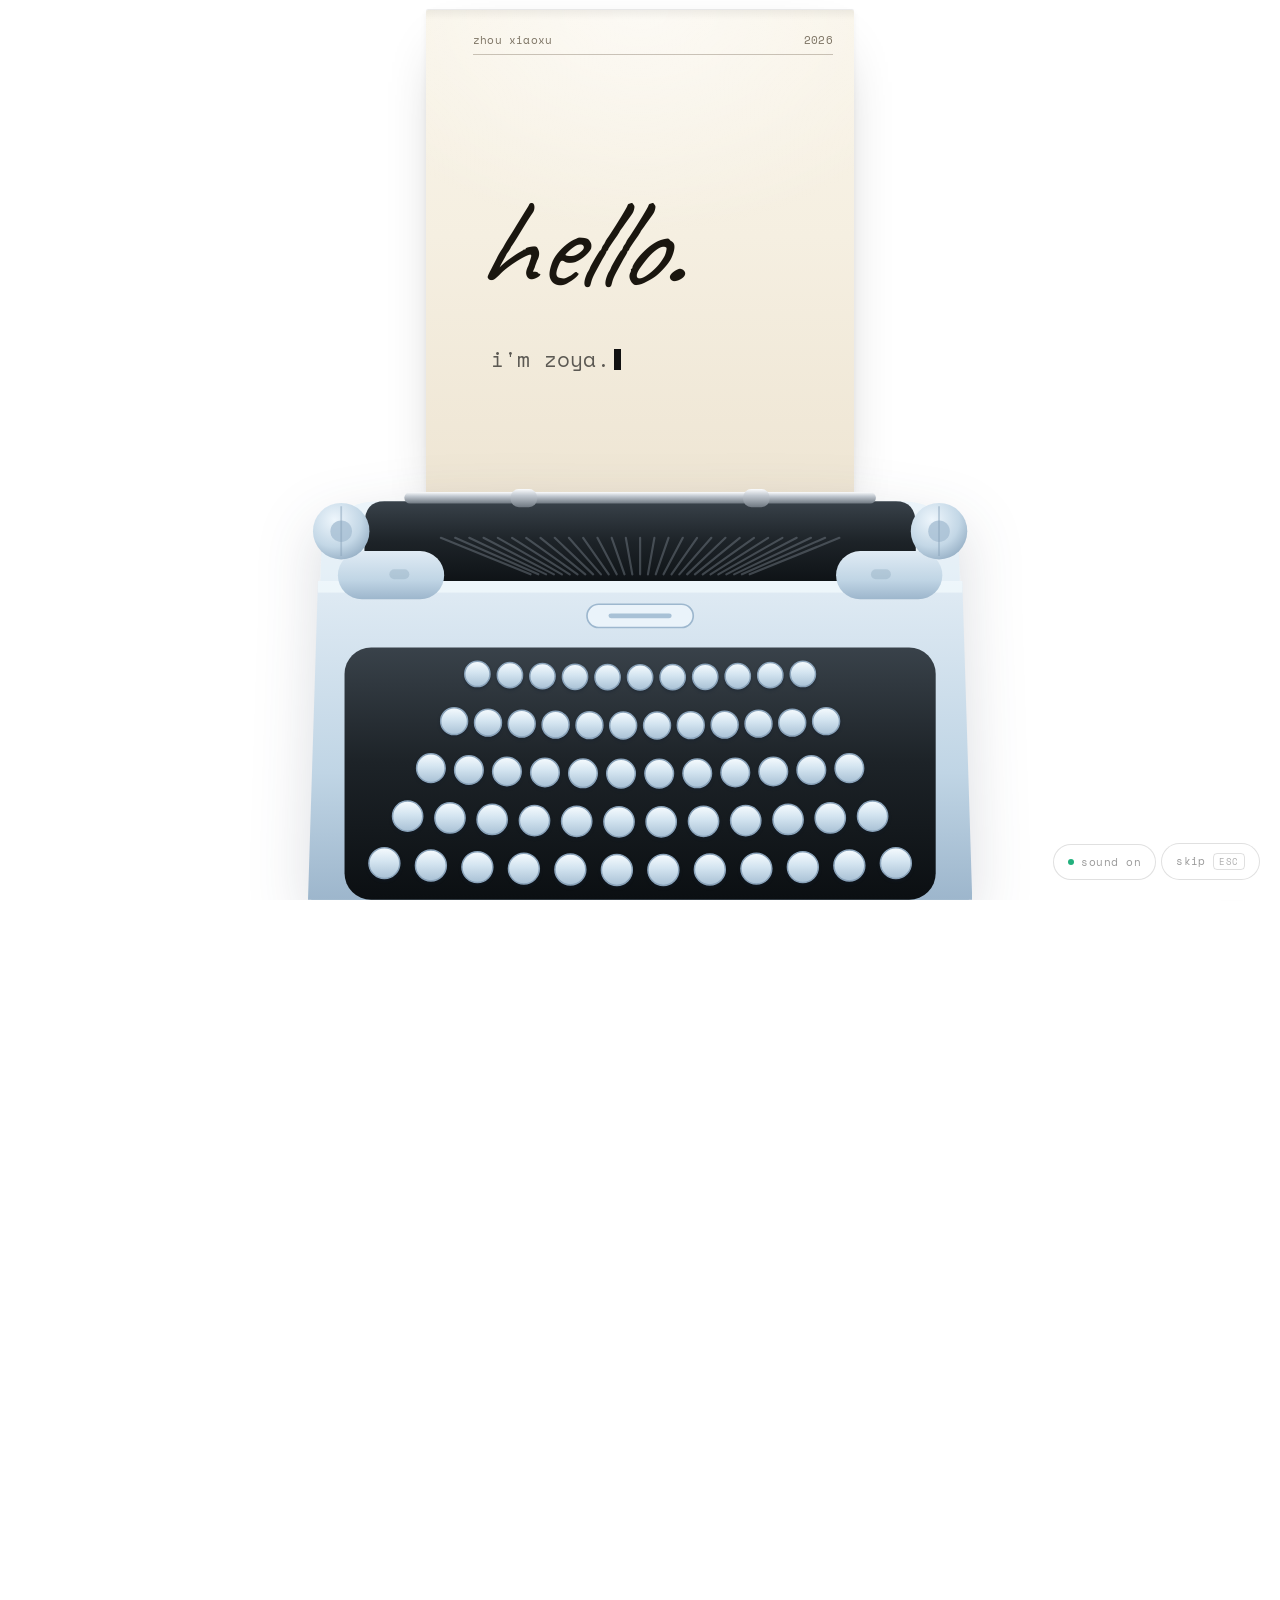
==== index.html @ 133eca0c "首页三块按显露比例吸附 - 首屏 / 作品台 / 关于：滚动停下后，露过一半的那块补到整块对齐 - 关于区约两屏高：往下进入时吸齐开头，读进中段放行；往上离开不深拽 - 补间途中滚轮 / 触摸 / 翻" ====
<!DOCTYPE html>
<html lang="zh-CN">
<head>
<meta charset="UTF-8" />
<meta name="viewport" content="width=device-width, initial-scale=1.0" />
<title>周晓旭 Zhou Xiaoxu | UI/UX 设计师 · 机器人交互与车机 HMI</title>
<meta name="description" content="周晓旭，UI/UX 设计师。5 年经验，专注机器人与智能座舱的交互设计。2023 红点设计奖得主，现于魔法原子负责机器人 App 与设计系统。" />

<meta property="og:type" content="website" />
<meta property="og:title" content="周晓旭 Zhou Xiaoxu | UI/UX 设计师" />
<meta property="og:description" content="从车机 HMI 到人形机器人，把复杂的机器能力翻译成一眼就懂的界面。" />
<meta property="og:image" content="https://zhou-xxdesign.github.io/assets/images/og-cover.jpg" />
<meta property="og:url" content="https://zhou-xxdesign.github.io/" />
<meta property="og:image:width" content="1200" />
<meta property="og:image:height" content="630" />
<meta name="theme-color" content="#ffffff" />

<link rel="icon" href="data:image/svg+xml,%3Csvg xmlns='http://www.w3.org/2000/svg' viewBox='0 0 64 64'%3E%3Crect width='64' height='64'/%3E%3Ctext x='32' y='47' text-anchor='middle' font-family='Georgia,serif' font-size='42' fill='%23fff'%3EZ%3C/text%3E%3C/svg%3E" />

<link rel="preconnect" href="https://fonts.googleapis.com" />
<link rel="preconnect" href="https://fonts.gstatic.com" crossorigin />
<link href="https://fonts.googleapis.com/css2?family=Caveat:wght@400;700&family=Inter:wght@300;400;500;600&family=Space+Mono:ital,wght@0,400;0,700;1,400;1,700&display=swap" rel="stylesheet" />
<link rel="stylesheet" href="/styles.css?v=10" />
<link rel="stylesheet" href="/vinyl/vinyl.css?v=3" />
<link rel="stylesheet" href="/vinyl/stage.css?v=14" />
<link rel="stylesheet" href="/intro.css?v=20" />
<script>
/* 开场只在每个标签页第一次进入时播一次；尊重系统「减弱动效」。
   ?intro=1 强制播放，?intro=0 跳过，?introAt=3400 定格调试。 */
(function () {
  var h = document.documentElement;
  var q = new URLSearchParams(location.search);
  var force = q.get("intro");
  var seen = false;
  try { seen = sessionStorage.getItem("intro") === "1"; } catch (e) {}
  var reduce = window.matchMedia("(prefers-reduced-motion: reduce)").matches;
  var run = !seen && !reduce && !location.hash;
  if (force === "1") run = true;
  if (force === "0") run = false;
  if (q.get("introAt") !== null) run = true;
  if (!run) return;
  h.classList.add("is-intro");
  /* 兜底：intro.js 万一没跑起来，11s 后也要把首屏放出来 */
  setTimeout(function () {
    if (!h.classList.contains("is-intro")) return;
    h.classList.remove("is-intro");
    var ov = document.querySelector("[data-intro]");
    if (ov) ov.hidden = true;
  }, 11000);
})();
</script>
<script>document.documentElement.classList.add("js");</script>
</head>

<body>
<a class="skip" href="#projects">跳到作品</a>

<!-- ===================== 顶部：浏览器窗口外框 ===================== -->
<div class="chrome">
  <div class="chrome__lights" aria-hidden="true">
    <span></span><span></span><span></span>
  </div>
  <div class="chrome__tab">Portfolio — 2026</div>
  <div class="chrome__url"><span>zhou-xxdesign.github.io</span></div>
  <div class="chrome__spacer" aria-hidden="true"></div>
</div>

<main>
  <!-- ===================== Hero ===================== -->
  <section class="hero">
    <nav class="hero__nav" aria-label="主导航">
      <a href="#contact">contact</a>
      <a href="#projects">projects</a>
      <a href="#about">about</a>
    </nav>

    <h1 class="hero__mark">
      <svg class="hero__face" viewBox="0 0 1200 1200" aria-hidden="true" focusable="false">
        <defs>
          <path id="face-pose-l0" d="M498 545L498 562L497 579L496 595L496 614L497 633L497 654L500 679L503 708L506 743L510 786L510 834L500 878L480 913L453 944L421 966L385 982L347 991L308 995L269 991L232 980L198 959L168 930L144 897L126 860L113 824L104 789L99 755L97 723L94 695L94 669L93 646L92 624L92 603L92 583L93 564L92 545L93 526L94 507L94 488L96 468L96 446L99 424L100 400L103 373L108 344L114 314L122 280L134 244L150 206L171 167L198 134L231 108L269 91L308 83L349 81L389 88L427 101L462 124L492 152L513 190L525 236L526 286L522 332L515 372L511 403L506 431L504 454L502 475L500 494L499 512L498 529Z" />
          <path id="face-pose-r0" d="M524 545L524 564L525 583L525 603L524 624L524 646L523 669L521 694L521 724L518 755L511 787L504 825L491 862L472 897L449 930L419 959L385 979L347 991L308 995L269 991L231 982L195 966L163 944L137 913L117 876L106 834L106 786L109 745L114 708L117 679L120 654L120 633L120 614L121 595L121 578L119 562L120 545L119 529L117 512L117 494L115 475L113 454L109 430L107 404L102 372L95 332L91 286L92 236L103 190L125 152L155 124L190 103L228 88L268 81L308 83L348 91L385 108L418 136L446 167L467 204L482 244L494 280L502 314L509 344L514 373L516 400L518 424L520 446L521 468L523 488L523 507L524 526Z" />
          <path id="face-pose-l1" d="M1078 545L1077 562L1077 579L1075 595L1076 614L1076 633L1078 655L1078 678L1082 708L1087 745L1090 786L1090 834L1080 878L1060 915L1033 944L1001 966L965 982L927 991L888 995L849 991L811 978L777 959L748 930L724 897L705 862L693 824L685 787L679 754L676 723L675 694L673 669L672 646L672 624L672 603L671 583L671 564L672 545L673 526L673 507L673 488L674 467L676 446L677 423L680 399L683 373L687 344L694 314L702 280L714 244L729 204L750 167L778 134L811 108L848 91L888 83L928 81L968 88L1006 103L1041 124L1071 152L1093 190L1105 236L1105 286L1101 332L1096 370L1091 403L1087 430L1084 454L1081 475L1079 494L1079 511L1077 529Z" />
          <path id="face-pose-r1" d="M1104 545L1103 564L1103 583L1104 603L1104 624L1104 646L1103 669L1102 695L1099 723L1097 754L1092 789L1083 824L1070 860L1052 897L1028 930L999 959L964 978L927 991L888 995L849 991L811 982L775 966L743 944L716 913L696 878L686 834L686 786L690 743L693 708L696 679L699 654L699 633L700 614L699 596L699 579L699 562L698 545L697 528L697 511L695 493L694 475L692 454L689 430L685 403L680 370L676 333L671 286L671 236L683 190L705 154L735 124L769 101L807 88L847 81L888 83L928 91L965 108L998 134L1025 167L1047 204L1062 244L1074 280L1082 314L1089 344L1093 373L1096 399L1099 423L1100 446L1102 467L1102 488L1103 507L1103 526Z" />
          <clipPath id="face-eye-0"><path data-clip="0" d="M511 545L511 563L511 581L510 599L510 619L510 640L510 662L510 686L512 716L512 749L510 786L507 830L496 870L476 905L451 937L420 962L385 980L347 991L308 995L269 991L232 981L196 962L166 937L140 905L122 868L110 829L105 788L104 750L106 716L106 687L107 662L106 640L106 619L106 599L106 580L106 563L106 545L106 528L106 510L106 491L106 472L104 450L104 427L104 402L102 372L102 338L102 300L107 258L118 217L138 179L163 146L194 118L230 98L268 86L308 83L348 86L387 98L422 118L454 146L480 178L498 217L510 258L514 300L516 338L514 372L514 402L512 428L512 450L512 472L512 491L511 510L511 528Z" /></clipPath>
          <clipPath id="face-eye-1"><path data-clip="1" d="M1091 545L1090 563L1090 581L1090 599L1090 619L1090 640L1090 662L1090 686L1090 716L1092 750L1091 788L1086 829L1075 869L1056 906L1030 937L1000 962L964 980L927 991L888 995L849 991L811 980L776 962L746 937L720 905L700 870L690 829L686 786L684 748L684 716L686 686L686 662L686 640L686 619L686 600L685 581L685 563L685 545L685 527L685 509L684 490L684 471L684 450L683 426L682 401L682 372L682 338L682 300L686 258L698 217L717 179L742 146L774 118L809 98L848 86L888 83L928 86L966 98L1002 118L1033 146L1059 178L1078 217L1090 258L1094 300L1095 338L1094 372L1094 401L1093 426L1092 450L1092 471L1090 491L1091 509L1090 528Z" /></clipPath>
        </defs>

        <g class="face__eye" data-eye="0" data-cx="308" data-cy="545">
          <g clip-path="url(#face-eye-0)">
            <rect class="face__pupil" data-pupil="0" x="202" y="293" width="208" height="512" rx="86" />
          </g>
          <path class="face__ring" data-ring="0" d="M511 545L511 563L511 581L510 599L510 619L510 640L510 662L510 686L512 716L512 749L510 786L507 830L496 870L476 905L451 937L420 962L385 980L347 991L308 995L269 991L232 981L196 962L166 937L140 905L122 868L110 829L105 788L104 750L106 716L106 687L107 662L106 640L106 619L106 599L106 580L106 563L106 545L106 528L106 510L106 491L106 472L104 450L104 427L104 402L102 372L102 338L102 300L107 258L118 217L138 179L163 146L194 118L230 98L268 86L308 83L348 86L387 98L422 118L454 146L480 178L498 217L510 258L514 300L516 338L514 372L514 402L512 428L512 450L512 472L512 491L511 510L511 528ZM481 530L481 515L483 499L483 482L485 463L486 442L489 419L491 392L494 359L495 323L492 283L482 243L467 205L444 174L415 147L382 128L346 116L308 113L271 116L235 128L202 147L173 174L150 206L134 243L124 283L122 323L123 359L125 392L128 419L130 442L132 463L134 482L134 499L135 515L136 530L136 545L136 560L136 575L135 591L134 609L134 627L133 646L130 670L128 696L125 729L124 764L127 804L137 842L153 878L176 909L204 934L237 951L272 961L308 965L344 961L380 951L412 934L441 909L463 878L481 844L490 805L491 764L491 728L489 697L486 669L484 647L483 627L482 609L482 591L481 576L481 560L481 545Z" />
        </g>

        <g class="face__eye" data-eye="1" data-cx="888" data-cy="545">
          <g clip-path="url(#face-eye-1)">
            <rect class="face__pupil" data-pupil="1" x="782" y="293" width="208" height="512" rx="86" />
          </g>
          <path class="face__ring" data-ring="1" d="M1091 545L1090 563L1090 581L1090 599L1090 619L1090 640L1090 662L1090 686L1090 716L1092 750L1091 788L1086 829L1075 869L1056 906L1030 937L1000 962L964 980L927 991L888 995L849 991L811 980L776 962L746 937L720 905L700 870L690 829L686 786L684 748L684 716L686 686L686 662L686 640L686 619L686 600L685 581L685 563L685 545L685 527L685 509L684 490L684 471L684 450L683 426L682 401L682 372L682 338L682 300L686 258L698 217L717 179L742 146L774 118L809 98L848 86L888 83L928 86L966 98L1002 118L1033 146L1059 178L1078 217L1090 258L1094 300L1095 338L1094 372L1094 401L1093 426L1092 450L1092 471L1090 491L1091 509L1090 528ZM1060 530L1061 514L1062 499L1063 481L1065 463L1067 442L1069 418L1072 391L1074 359L1074 323L1072 283L1062 243L1046 205L1023 174L994 147L961 128L925 116L888 113L850 116L814 128L781 146L753 174L730 206L714 243L704 283L702 323L703 360L704 391L707 418L709 442L711 463L712 481L713 498L715 514L715 530L715 545L715 560L715 576L714 592L714 609L713 627L712 647L710 669L707 696L706 727L705 764L707 804L715 844L733 878L756 909L784 934L816 950L852 961L888 965L924 961L959 950L992 934L1020 909L1043 879L1060 843L1069 804L1072 764L1071 728L1068 696L1065 669L1065 647L1063 627L1062 609L1061 591L1060 576L1060 560L1061 545Z" />
        </g>

        <circle class="face__dot" cx="596" cy="1060" r="58" />
      </svg>
      <span class="sr-only">周晓旭 — hello.</span>
    </h1>

    <div class="hero__name">
      <p class="hero__name-text">
        zhou xiaoxu<span class="cursor" aria-hidden="true"></span>
      </p>
      <span class="hero__name-tag">[ui/ux · hmi · robotics]</span>
    </div>

    <a class="hero__scroll" href="#projects" aria-label="向下浏览作品">
      <svg width="14" height="14" viewBox="0 0 14 14" fill="none" aria-hidden="true">
        <path d="M7 10L1 4H13L7 10Z" fill="currentColor" />
      </svg>
    </a>
  </section>

  <!-- ===================== 作品 ===================== -->
  <section id="projects" class="works works--stage">
    <div class="works__head">
      <p class="works__title">
        Selected Projects.<span class="cursor" aria-hidden="true"></span>
      </p>
      <p class="works__count">(001 — 006)</p>
    </div>

    <div class="stage-sec">
      <div class="stage" data-stage>
        <!-- 整个舞台就是一个链接：点封套或点伸出来的唱片都进对应项目页 -->
        <a class="stage__scene" data-scene href="/work/magiclab/">
          <!-- 唱片：静置时整张藏在封套后，hover 从上方抽出（露出 62%） -->
          <div class="stage__disc" aria-hidden="true">
            <span class="stage__label"><img alt="" data-label /></span>
            <span class="stage__hole"></span>
          </div>
          <!-- 封套：盖住唱片下半部分 -->
          <div class="stage__sleeve"><img alt="" data-cover /></div>
        </a>
      </div>

      <div class="stage-info">
        <p class="stage-info__idx" data-idx>001 / 006</p>
        <a class="stage-info__title" href="/work/magiclab/" data-title>—</a>
        <p class="stage-info__meta" data-meta>—</p>
      </div>

      <!-- 颜色圆点：一个项目一个，色取封面点缀色，下面带编号 -->
      <div class="dots" data-dots role="tablist" aria-label="切换项目"></div>
    </div>
  </section>

  <!-- ===================== 关于 / 经历 / 联系 ===================== -->
  <footer id="about" class="about">
    <div class="about__top">
      <div class="about__intro">
        <h2 class="about__name">周晓旭·</h2>
        <p class="about__blurb">
          5 年经验的 UI/UX 设计师。<br />
          从车机 HMI 到人形机器人，<br />
          一直在把复杂的机器能力，<br />
          翻译成普通人一眼就懂的界面。
        </p>
      </div>

      <div class="about__portrait">
        <img src="/assets/images/portrait.jpg" alt="周晓旭" width="800" height="1000" loading="lazy" />
      </div>
    </div>

    <!-- 经历与荣誉 -->
    <div class="facts">
      <div class="facts__col">
        <h3 class="facts__label">Experience</h3>
        <ul class="facts__list">
          <li>
            <span class="facts__date">2026.03 — 至今</span>
            <span class="facts__org">魔法原子 magiclab</span>
            <span class="facts__role">UI/UX 设计师</span>
          </li>
          <li>
            <span class="facts__date">2024.10 — 2026.03</span>
            <span class="facts__org">智元机器人 AgiBot</span>
            <span class="facts__role">UI/UX 设计师</span>
          </li>
          <li>
            <span class="facts__date">2022.07 — 2024.10</span>
            <span class="facts__org">集度汽车 JIDU</span>
            <span class="facts__role">HMI 设计师</span>
          </li>
          <li>
            <span class="facts__date">2021.11 — 2022.07</span>
            <span class="facts__org">联想 Lenovo</span>
            <span class="facts__role">UI 设计师 · 实习</span>
          </li>
        </ul>
      </div>

      <div class="facts__col">
        <h3 class="facts__label">Education</h3>
        <ul class="facts__list">
          <li>
            <span class="facts__date">2021.09 — 2022.12</span>
            <span class="facts__org">伯明翰大学 · 英国</span>
            <span class="facts__role">人机交互 Human-Computer Interaction</span>
          </li>
          <li>
            <span class="facts__date">2019.09 — 2020.01</span>
            <span class="facts__org">佩奇大学 · 匈牙利 交换</span>
            <span class="facts__role">建筑设计</span>
          </li>
          <li>
            <span class="facts__date">2017.09 — 2021.06</span>
            <span class="facts__org">湖北工业大学 · 武汉</span>
            <span class="facts__role">环境设计</span>
          </li>
        </ul>
      </div>

      <div class="facts__col">
        <h3 class="facts__label">Awards</h3>
        <ul class="facts__list">
          <li>
            <span class="facts__date">2023</span>
            <span class="facts__org">Red Dot Design Award</span>
            <span class="facts__role">JIDU Digital Cockpit</span>
          </li>
          <li>
            <span class="facts__date">2023.10</span>
            <span class="facts__org">阿里云 × 森马 AIGC 设计大赛</span>
            <span class="facts__role">《宇宙漫游》· 人气奖</span>
          </li>
        </ul>
      </div>
    </div>

    <!-- 联系 -->
    <div class="contact" id="contact">
      <!-- 一次点击：mailto 照常唤起邮件客户端，同时把地址复制到剪贴板 -->
      <a class="contact__mail" href="mailto:zhouxiaoxuzxx@126.com" data-mail="zhouxiaoxuzxx@126.com"
         title="点击打开邮件客户端，并复制地址">
        <span class="contact__mail-l1">zhouxiaoxuzxx</span>
        <span class="contact__mail-l2">@126.com</span>
        <span class="contact__copied" data-copied role="status" aria-live="polite"></span>
      </a>

      <ul class="contact__list">
        <li><span>WeChat</span>ZXX_8861</li>
        <li><span>Based in</span>中国</li>
      </ul>
    </div>

    <div class="colophon">
      <span>Zhou Xiaoxu — Portfolio</span>
      <span>© <span id="year">2026</span> 周晓旭</span>
      <span>Designed with Intent</span>
    </div>
  </footer>
</main>

<!-- ===================== 开场：打印机 ===================== -->
<div class="intro" data-intro hidden>
  <div class="intro__stage" data-intro-stage aria-hidden="true">
    <div class="intro__paper" data-intro-paper>
      <!-- 放大时盖一层白，纸从奶油色慢慢褪成白色 -->
      <div class="intro__wash" data-intro-wash></div>
      <p class="intro__head">
        <span>zhou xiaoxu</span>
        <span>2026</span>
      </p>
      <div class="intro__body" data-intro-body>
        <p class="intro__line intro__line--hello" data-intro-line></p>
        <p class="intro__line intro__line--sub" data-intro-line></p>
      </div>
    </div>

    <!-- 打字机：淡蓝机身、奶油色纸 -->
    <div class="intro__machine" data-intro-machine aria-hidden="true">
      <svg class="tw" viewBox="0 0 400 248" focusable="false" aria-hidden="true">
        <defs>
          <linearGradient id="tw-shell" x1="0" y1="0" x2="0" y2="1">
            <stop offset="0" stop-color="#eaf2f9" />
            <stop offset=".4" stop-color="#cddfec" />
            <stop offset="1" stop-color="#a3bcd2" />
          </linearGradient>
          <linearGradient id="tw-front" x1="0" y1="0" x2="0" y2="1">
            <stop offset="0" stop-color="#e0ebf4" />
            <stop offset=".6" stop-color="#c0d5e5" />
            <stop offset="1" stop-color="#9db6cc" />
          </linearGradient>
          <linearGradient id="tw-key" x1="0" y1="0" x2="0" y2="1">
            <stop offset="0" stop-color="#f6fbfe" />
            <stop offset=".45" stop-color="#d3e4f0" />
            <stop offset="1" stop-color="#a9c1d5" />
          </linearGradient>
          <linearGradient id="tw-bail" x1="0" y1="0" x2="0" y2="1">
            <stop offset="0" stop-color="#fbfcfd" />
            <stop offset=".35" stop-color="#c2c9d1" />
            <stop offset="1" stop-color="#6f7881" />
          </linearGradient>
          <linearGradient id="tw-throat" x1="0" y1="0" x2="0" y2="1">
            <stop offset="0" stop-color="#39424a" />
            <stop offset=".45" stop-color="#1d2328" />
            <stop offset="1" stop-color="#0b0f12" />
          </linearGradient>
          <radialGradient id="tw-knob" cx=".38" cy=".3" r=".8">
            <stop offset="0" stop-color="#eef6fc" />
            <stop offset=".6" stop-color="#c3d7e6" />
            <stop offset="1" stop-color="#8fa9c0" />
          </radialGradient>
        </defs>

        <!-- 机身外壳 -->
        <path d="M2 248 L8 40 Q12 8 44 8 L356 8 Q388 8 392 40 L398 248 Z" fill="url(#tw-shell)" />
        <path d="M8 40 Q12 8 44 8 L356 8 Q388 8 392 40 L393 56 L7 56 Z" fill="#edf5fb" opacity=".45" />

        <!-- 字篮凹槽 -->
        <path d="M46 8 H354 Q366 8 366 22 V50 Q366 62 352 62 H48 Q34 62 34 50 V22 Q34 8 46 8 Z" fill="url(#tw-throat)" />
        <g class="tw__bars" stroke="#8b95a0" stroke-width="1.3" stroke-linecap="round" opacity=".38">
          <line x1="80.0" y1="30" x2="134.0" y2="52" />
          <line x1="88.6" y1="30" x2="138.7" y2="52" />
          <line x1="97.1" y1="30" x2="143.4" y2="52" />
          <line x1="105.7" y1="30" x2="148.1" y2="52" />
          <line x1="114.3" y1="30" x2="152.9" y2="52" />
          <line x1="122.9" y1="30" x2="157.6" y2="52" />
          <line x1="131.4" y1="30" x2="162.3" y2="52" />
          <line x1="140.0" y1="30" x2="167.0" y2="52" />
          <line x1="148.6" y1="30" x2="171.7" y2="52" />
          <line x1="157.1" y1="30" x2="176.4" y2="52" />
          <line x1="165.7" y1="30" x2="181.1" y2="52" />
          <line x1="174.3" y1="30" x2="185.9" y2="52" />
          <line x1="182.9" y1="30" x2="190.6" y2="52" />
          <line x1="191.4" y1="30" x2="195.3" y2="52" />
          <line x1="200.0" y1="30" x2="200.0" y2="52" />
          <line x1="208.6" y1="30" x2="204.7" y2="52" />
          <line x1="217.1" y1="30" x2="209.4" y2="52" />
          <line x1="225.7" y1="30" x2="214.1" y2="52" />
          <line x1="234.3" y1="30" x2="218.9" y2="52" />
          <line x1="242.9" y1="30" x2="223.6" y2="52" />
          <line x1="251.4" y1="30" x2="228.3" y2="52" />
          <line x1="260.0" y1="30" x2="233.0" y2="52" />
          <line x1="268.6" y1="30" x2="237.7" y2="52" />
          <line x1="277.1" y1="30" x2="242.4" y2="52" />
          <line x1="285.7" y1="30" x2="247.1" y2="52" />
          <line x1="294.3" y1="30" x2="251.9" y2="52" />
          <line x1="302.9" y1="30" x2="256.6" y2="52" />
          <line x1="311.4" y1="30" x2="261.3" y2="52" />
          <line x1="320.0" y1="30" x2="266.0" y2="52" />
        </g>

        <!-- 前脸 -->
        <path d="M6 56 L394 56 L400 248 L0 248 Z" fill="url(#tw-front)" />
        <path d="M6 56 L394 56 L394 63 L6 63 Z" fill="#f2f9fd" opacity=".8" />

        <!-- 铭牌 -->
        <rect x="168" y="70" width="64" height="14" rx="7" fill="#eaf3fa" stroke="#9db7ce" stroke-width="1" />
        <rect x="181" y="75.5" width="38" height="3" rx="1.5" fill="#a8c1d6" />

        <!-- 两端色带盘罩 -->
        <rect x="18" y="38" width="64" height="29" rx="14.5" fill="url(#tw-front)" />
        <rect x="318" y="38" width="64" height="29" rx="14.5" fill="url(#tw-front)" />
        <rect x="49" y="49" width="12" height="6" rx="3" fill="#8fa9bf" opacity=".4" />
        <rect x="339" y="49" width="12" height="6" rx="3" fill="#8fa9bf" opacity=".4" />

        <!-- 键床 -->
        <rect x="22" y="96" width="356" height="152" rx="16" fill="url(#tw-throat)" />
          <g class="tw__keys">
            <circle cx="102.0" cy="112.0" r="7.6" />
            <circle cx="121.6" cy="112.7" r="7.6" />
            <circle cx="141.2" cy="113.3" r="7.6" />
            <circle cx="160.8" cy="113.7" r="7.6" />
            <circle cx="180.4" cy="113.9" r="7.6" />
            <circle cx="200.0" cy="114.0" r="7.6" />
            <circle cx="219.6" cy="113.9" r="7.6" />
            <circle cx="239.2" cy="113.7" r="7.6" />
            <circle cx="258.8" cy="113.3" r="7.6" />
            <circle cx="278.4" cy="112.7" r="7.6" />
            <circle cx="298.0" cy="112.0" r="7.6" />
          </g>
          <g class="tw__keys">
            <circle cx="88.0" cy="140.4" r="8.1" />
            <circle cx="108.4" cy="141.3" r="8.1" />
            <circle cx="128.7" cy="141.9" r="8.1" />
            <circle cx="149.1" cy="142.5" r="8.1" />
            <circle cx="169.5" cy="142.8" r="8.1" />
            <circle cx="189.8" cy="143.0" r="8.1" />
            <circle cx="210.2" cy="143.0" r="8.1" />
            <circle cx="230.5" cy="142.8" r="8.1" />
            <circle cx="250.9" cy="142.5" r="8.1" />
            <circle cx="271.3" cy="141.9" r="8.1" />
            <circle cx="291.6" cy="141.3" r="8.1" />
            <circle cx="312.0" cy="140.4" r="8.1" />
          </g>
          <g class="tw__keys">
            <circle cx="74.0" cy="168.7" r="8.6" />
            <circle cx="96.9" cy="169.8" r="8.6" />
            <circle cx="119.8" cy="170.7" r="8.6" />
            <circle cx="142.7" cy="171.3" r="8.6" />
            <circle cx="165.6" cy="171.8" r="8.6" />
            <circle cx="188.5" cy="172.0" r="8.6" />
            <circle cx="211.5" cy="172.0" r="8.6" />
            <circle cx="234.4" cy="171.8" r="8.6" />
            <circle cx="257.3" cy="171.3" r="8.6" />
            <circle cx="280.2" cy="170.7" r="8.6" />
            <circle cx="303.1" cy="169.8" r="8.6" />
            <circle cx="326.0" cy="168.7" r="8.6" />
          </g>
          <g class="tw__keys">
            <circle cx="60.0" cy="197.6" r="9.1" />
            <circle cx="85.5" cy="198.7" r="9.1" />
            <circle cx="110.9" cy="199.6" r="9.1" />
            <circle cx="136.4" cy="200.3" r="9.1" />
            <circle cx="161.8" cy="200.7" r="9.1" />
            <circle cx="187.3" cy="201.0" r="9.1" />
            <circle cx="212.7" cy="201.0" r="9.1" />
            <circle cx="238.2" cy="200.7" r="9.1" />
            <circle cx="263.6" cy="200.3" r="9.1" />
            <circle cx="289.1" cy="199.6" r="9.1" />
            <circle cx="314.5" cy="198.7" r="9.1" />
            <circle cx="340.0" cy="197.6" r="9.1" />
          </g>
          <g class="tw__keys">
            <circle cx="46.0" cy="225.9" r="9.3" />
            <circle cx="74.0" cy="227.3" r="9.3" />
            <circle cx="102.0" cy="228.3" r="9.3" />
            <circle cx="130.0" cy="229.2" r="9.3" />
            <circle cx="158.0" cy="229.7" r="9.3" />
            <circle cx="186.0" cy="230.0" r="9.3" />
            <circle cx="214.0" cy="230.0" r="9.3" />
            <circle cx="242.0" cy="229.7" r="9.3" />
            <circle cx="270.0" cy="229.2" r="9.3" />
            <circle cx="298.0" cy="228.3" r="9.3" />
            <circle cx="326.0" cy="227.3" r="9.3" />
            <circle cx="354.0" cy="225.9" r="9.3" />
          </g>

        <!-- 压纸杆（压在纸前面） -->
        <rect x="58" y="2.4" width="284" height="7" rx="3.5" fill="url(#tw-bail)" />
        <rect x="122" y="0.6" width="16" height="11" rx="5" fill="url(#tw-bail)" />
        <rect x="262" y="0.6" width="16" height="11" rx="5" fill="url(#tw-bail)" />

        <!-- 两端旋钮 -->
        <circle cx="20" cy="26" r="17" fill="url(#tw-knob)" />
        <circle cx="380" cy="26" r="17" fill="url(#tw-knob)" />
        <circle cx="20" cy="26" r="6.5" fill="#a9c1d5" opacity=".85" />
        <circle cx="380" cy="26" r="6.5" fill="#a9c1d5" opacity=".85" />
        <g stroke="#8aa4bb" stroke-width="1.1" opacity=".5">
          <line x1="20" y1="11" x2="20" y2="41" />
          <line x1="380" y1="11" x2="380" y2="41" />
        </g>
      </svg>
    </div>
  </div>

  <button class="intro__sound" type="button" data-intro-sound aria-pressed="true" aria-label="开关按键声音">
    <span class="intro__sound-dot" aria-hidden="true"></span>
    <span data-intro-sound-label>sound on</span>
  </button>
  <button class="intro__skip" type="button" data-intro-skip aria-label="跳过开场动画">
    skip <span aria-hidden="true">esc</span>
  </button>
</div>

<script src="/vinyl/projects.js" defer></script>
<script src="/vinyl/stage.js?v=10" defer></script>
<script src="/main.js?v=7" defer></script>
<script src="/intro.js?v=24" defer></script>

<button class="to-top" type="button" data-to-top aria-label="回到顶部">
  <svg width="11" height="11" viewBox="0 0 12 12" fill="none" aria-hidden="true">
    <path d="M6 10V2M2.6 5.4L6 2l3.4 3.4" stroke="currentColor" stroke-width="1.4" stroke-linecap="round" stroke-linejoin="round" />
  </svg>
  <span>top</span>
</button>

<img class="avatar-badge" src="/assets/images/avatar-badge.png" alt="" aria-hidden="true" width="256" height="256" />
</body>
</html>
---- styles.css ----
/* ==========================================================================
   周晓旭 · Portfolio — styles.css
   设计语言：纯白底 / 黑字 / 手写体标题 / 等宽小标签 / 浏览器窗口外框
   字体：Caveat（手写）· Inter（正文）· Space Mono（等宽标签）
   断点：768px(md) / 1024px(lg)
   ========================================================================== */

/* ---------- 变量 ---------------------------------------------------- */

:root {
  --white: #ffffff;
  --black: #000000;

  --gray-50:  #f9fafb;
  --gray-100: #f3f4f6;
  --gray-200: #e5e7eb;
  --gray-300: #d1d5db;
  --gray-400: #9ca3af;
  --gray-500: #6b7280;

  --ink-60: rgba(0, 0, 0, 0.6);

  --font-hand: "Caveat", "Songti SC", cursive;
  --font-body: "Inter", "PingFang SC", "Hiragino Sans GB", "Noto Sans SC",
               -apple-system, BlinkMacSystemFont, sans-serif;
  --font-mono: "Space Mono", ui-monospace, SFMono-Regular, Menlo, monospace;

  --ease-out-quint: cubic-bezier(0.16, 1, 0.3, 1);
  --chrome-h: 3rem;
}

/* ---------- 重置 ---------------------------------------------------- */

*,
*::before,
*::after { box-sizing: border-box; }

* { margin: 0; padding: 0; }

html {
  scroll-behavior: smooth;
  -webkit-text-size-adjust: 100%;
}

body {
  background: var(--white);
  color: var(--black);
  font-family: var(--font-body);
  font-size: 16px;
  line-height: 1.5;
  -webkit-font-smoothing: antialiased;
  -moz-osx-font-smoothing: grayscale;
  /* 用 clip 而非 hidden：hidden 会让 body 变成滚动容器，
     导致 window.scrollTo / scrollY 失效、锚点平滑滚动失效。
     clip 只裁剪、不创建滚动容器。 */
  overflow-x: clip;
}

img { display: block; max-width: 100%; height: auto; }

a { color: inherit; text-decoration: none; }

ul, ol { list-style: none; }

button { font: inherit; color: inherit; background: none; border: 0; cursor: pointer; }

::selection { background: var(--black); color: var(--white); }

/* 细滚动条 */
::-webkit-scrollbar { width: 6px; height: 6px; }
::-webkit-scrollbar-track { background: var(--white); }
::-webkit-scrollbar-thumb { background: var(--gray-200); border-radius: 10px; }
::-webkit-scrollbar-thumb:hover { background: var(--black); }

/* 键盘可达性 */
:focus-visible { outline: 2px solid var(--black); outline-offset: 3px; }

.skip {
  position: absolute;
  left: -9999px;
  top: 0;
  z-index: 100;
  padding: 0.75rem 1rem;
  background: var(--black);
  color: var(--white);
  font-size: 0.75rem;
}
.skip:focus { left: 1rem; top: 4rem; }

/* ---------- 顶部：浏览器窗口外框 -------------------------------------- */

.chrome {
  position: sticky;
  top: 0;
  z-index: 50;
  width: 100%;
  height: var(--chrome-h);
  display: flex;
  align-items: center;
  padding-inline: 1rem;
  background: var(--white);
  border-bottom: 1px solid var(--gray-100);
}

.chrome__lights {
  display: flex;
  gap: 0.375rem;
  margin-right: 1.5rem;
}
.chrome__lights span {
  width: 0.75rem;
  height: 0.75rem;
  border-radius: 999px;
  background: var(--gray-200);
}

.chrome__tab {
  padding: 0.25rem 0.75rem;
  margin-right: 1rem;
  background: var(--gray-50);
  border-radius: 0.375rem 0.375rem 0 0;
  font-size: 0.625rem;
  font-weight: 500;
  color: var(--gray-500);
  white-space: nowrap;
}

.chrome__url {
  flex: 1;
  max-width: 32rem;
  height: 1.75rem;
  margin-inline: auto;
  padding-inline: 0.75rem;
  display: flex;
  align-items: center;
  background: var(--gray-100);
  border-radius: 0.375rem;
  overflow: hidden;
}
.chrome__url span {
  font-family: var(--font-mono);
  font-size: 0.625rem;
  color: var(--gray-400);
  white-space: nowrap;
  overflow: hidden;
  text-overflow: ellipsis;
}

.chrome__spacer { width: 100px; flex: none; }

@media (max-width: 767px) {
  .chrome__tab,
  .chrome__spacer { display: none; }
  .chrome__lights { margin-right: 0.75rem; }
  .chrome__url { max-width: none; }
}

/* ---------- Hero ---------------------------------------------------- */

.hero {
  position: relative;
  min-height: calc(100svh - var(--chrome-h));
  display: flex;
  flex-direction: column;
  align-items: center;
  justify-content: center;
  background: var(--white);
  overflow: hidden;
  animation: fade-in 0.8s ease-out both;
}

.hero__nav {
  position: absolute;
  top: 2.5rem;
  width: 100%;
  padding-inline: 2rem;
  display: flex;
  justify-content: space-between;
  align-items: center;
  z-index: 10;
}
@media (min-width: 768px) {
  .hero__nav { padding-inline: 4rem; }
}

.hero__nav a {
  font-family: var(--font-mono);
  font-size: 0.875rem;
  font-weight: 700;
  text-transform: uppercase;
  letter-spacing: 0.4em;
  color: var(--black);
  transition: opacity 0.3s ease;
}
@media (min-width: 768px) {
  .hero__nav a { font-size: 1rem; }
}
.hero__nav a:hover { opacity: 0.5; }

/* 首屏主形象：头像（原来是手写体 -hello.） */
.hero__mark {
  margin: 0;
  line-height: 0;
  animation: fade-in-up 1.2s var(--ease-out-quint) both;
}

.hero__face {
  display: block;
  width: clamp(300px, 44vw, 640px);
  height: auto;
  -webkit-user-drag: none;
  user-select: none;
}

.face__ring { fill: #000; fill-rule: nonzero; }
.face__pupil { fill: #000; }
.face__dot { fill: #000; }

/* 只给读屏器的文字 */
.sr-only {
  position: absolute;
  width: 1px;
  height: 1px;
  margin: -1px;
  padding: 0;
  overflow: hidden;
  clip-path: inset(50%);
  white-space: nowrap;
  border: 0;
}

.hero__name {
  position: absolute;
  bottom: 3rem;
  left: 3rem;
  animation: fade-in-up 1.2s var(--ease-out-quint) 0.2s both;
}

.hero__name-text {
  position: relative;
  font-family: var(--font-mono);
  font-size: 2.25rem;
  font-weight: 700;
  letter-spacing: -0.05em;
  line-height: 1.1;
  text-transform: lowercase;
  transition: letter-spacing 0.3s ease;
}
@media (min-width: 768px) {
  .hero__name-text { font-size: 3rem; }
}

.hero__name:hover .hero__name-text { letter-spacing: 0; }

/* hover 才出现的小标签 */
.hero__name-tag {
  position: absolute;
  top: -1rem;
  left: 0;
  font-family: var(--font-mono);
  font-size: 0.625rem;
  color: var(--gray-300);
  opacity: 0;
  transition: opacity 0.3s ease;
  white-space: nowrap;
}
.hero__name:hover .hero__name-tag { opacity: 1; }

/* 闪烁光标 */
.cursor {
  display: inline-block;
  width: 0.75rem;
  height: 2rem;
  margin-left: 0.25rem;
  vertical-align: middle;
  background: var(--black);
  animation: pulse 2s cubic-bezier(0.4, 0, 0.6, 1) infinite;
}
@media (min-width: 768px) {
  .cursor { width: 1rem; height: 2.5rem; }
}

.hero__scroll {
  position: absolute;
  bottom: 3rem;
  left: 50%;
  transform: translateX(-50%);
  color: var(--black);
  animation: bounce 1s infinite;
}

/* ---------- 作品 ---------------------------------------------------- */

.works {
  background: var(--white);
  padding: 10rem 1rem;
  border-top: 1px solid var(--gray-50);
  scroll-margin-top: var(--chrome-h);
}
@media (min-width: 768px)  { .works { padding-inline: 3rem; } }
@media (min-width: 1024px) { .works { padding-inline: 4rem; } }

.works__head {
  margin-bottom: 6rem;
  display: flex;
  flex-direction: column;
  align-items: flex-start;
}
@media (min-width: 768px) {
  .works__head {
    flex-direction: row;
    justify-content: space-between;
    align-items: flex-end;
  }
}

.works__title {
  display: flex;
  align-items: baseline;
  font-family: var(--font-mono);
  font-size: 2.25rem;
  font-weight: 700;
  letter-spacing: -0.05em;
  line-height: 1;
}
@media (min-width: 768px) {
  .works__title { font-size: 3.75rem; }
}
.works__title .cursor { height: 2rem; }
@media (min-width: 768px) {
  .works__title .cursor { height: 3rem; }
}

.works__count {
  margin-top: 2rem;
  font-family: var(--font-mono);
  font-size: 0.625rem;
  text-transform: uppercase;
  letter-spacing: 0.1em;
  color: var(--gray-300);
  white-space: nowrap;
}
@media (min-width: 768px) {
  .works__count { margin-top: 0; }
}

.grid {
  display: grid;
  grid-template-columns: 1fr;
  column-gap: 0.5rem;
  row-gap: 4rem;
}
@media (min-width: 768px) {
  .grid { grid-template-columns: repeat(2, minmax(0, 1fr)); column-gap: 1rem; }
}
@media (min-width: 1024px) {
  .grid { column-gap: 1.5rem; }
}


.card { display: flex; flex-direction: column; width: 100%; }

/* 滚动渐入：只在 JS 可用且未开启「减弱动效」时生效，
   否则卡片保持可见（JS 加载失败也不会白屏） */
@media (prefers-reduced-motion: no-preference) {
  .js .card {
    opacity: 0;
    transform: translateY(20px);
    transition: opacity 0.8s var(--ease-out-quint), transform 0.8s var(--ease-out-quint);
  }
  .js .card.is-in { opacity: 1; transform: none; }
}

.card__media {
  position: relative;
  width: 100%;
  /* 必须与源图比例一致（1920×1080 的 UI 截图 = 16:9）。
     之前用 3/2 配合 object-fit: cover，会把 16:9 的图左右各裁掉约 9%，
     截断标题文字（如 "Magic Design System" 变成 "agic Design ystem"）。
     换比例前先确认 assets/images/ 里六张图都是 1600×900。 */
  aspect-ratio: 16 / 9;
  overflow: hidden;
  background: var(--gray-50);
}

.card__media img {
  width: 100%;
  height: 100%;
  object-fit: cover;
  transition: transform 1200ms ease-out;
}

/* 悬停浮层：项目元信息 */
.card__overlay {
  position: absolute;
  inset: 0;
  background: linear-gradient(to top, rgba(0, 0, 0, 0.8), rgba(0, 0, 0, 0.2) 55%, transparent);
  opacity: 0;
  transition: opacity 500ms ease-in-out;
}

.card__meta {
  position: absolute;
  bottom: 0;
  left: 0;
  width: 100%;
  padding: 2rem;
  display: grid;
  grid-template-columns: 1fr;
  gap: 1.5rem;
  color: var(--white);
  border-top: 1px solid rgba(255, 255, 255, 0.2);
  padding-top: 1.5rem;
  transform: translateY(1rem);
  transition: transform 500ms ease-out;
}
@media (min-width: 768px) {
  .card__meta { padding: 2.5rem; grid-template-columns: repeat(3, minmax(0, 1fr)); }
}

.card__meta dt {
  font-family: var(--font-mono);
  font-size: 0.5625rem;
  text-transform: uppercase;
  letter-spacing: 0.2em;
  color: rgba(255, 255, 255, 0.5);
  margin-bottom: 0.25rem;
}
.card__meta dd {
  font-size: 0.6875rem;
  font-weight: 300;
  letter-spacing: 0.1em;
  line-height: 1.6;
}

/* 整块卡片可点击：媒体区 + 标题包在同一个链接里 */
.card__link {
  display: flex;
  flex-direction: column;
  width: 100%;
}

.card__title {
  margin-top: 1rem;
  display: flex;
  align-items: center;
  gap: 0.5rem;
  font-size: 0.625rem;
  font-weight: 700;
  letter-spacing: 0.3em;
  text-transform: uppercase;
}
@media (min-width: 768px) {
  .card__title { font-size: 0.6875rem; }
}

/* 「查看详情」提示箭头：悬停时浮现 */
.card__arrow {
  font-style: normal;
  line-height: 1;
  opacity: 0;
  transform: translate(-4px, 4px);
  transition: opacity 0.4s ease, transform 0.4s ease;
}

/* 底部细线：悬停时黑色从左铺满 */
.card__rule {
  display: block;
  position: relative;
  margin-top: 0.5rem;
  height: 1px;
  width: 100%;
  background: var(--gray-100);
  overflow: hidden;
}
.card__rule::after {
  content: "";
  position: absolute;
  inset: 0;
  background: var(--black);
  transform: scaleX(0);
  transform-origin: left;
  transition: transform 700ms ease-in-out;
}

/* 窄屏/触屏：浮层无法 hover，元信息直接静态展示 */
.card__meta-inline {
  display: grid;
  gap: 0.75rem;
  margin-top: 1rem;
  padding-top: 1rem;
  border-top: 1px solid var(--gray-100);
}
.card__meta-inline dt {
  font-family: var(--font-mono);
  font-size: 0.5625rem;
  text-transform: uppercase;
  letter-spacing: 0.2em;
  color: var(--gray-400);
  margin-bottom: 0.15rem;
}
.card__meta-inline dd {
  font-size: 0.6875rem;
  letter-spacing: 0.05em;
  line-height: 1.7;
  color: var(--ink-60);
}

/* 指针设备 + 宽屏：启用 hover 交互，隐藏静态元信息 */
@media (hover: hover) and (min-width: 768px) {
  .card__meta-inline { display: none; }
  /* 作品图始终显示原色，悬停只做轻微放大 + 浮出黑色渐变蒙版与元信息 */
  .card:hover .card__media img { transform: scale(1.05); }
  .card:hover .card__overlay { opacity: 1; }
  .card:hover .card__meta { transform: translateY(0); }
  .card:hover .card__rule::after { transform: scaleX(1); }
  .card:hover .card__arrow { opacity: 1; transform: none; }
}

/* ---------- 关于 / 经历 / 联系 ---------------------------------------- */

.about {
  background: var(--white);
  padding-top: 8rem;
  border-top: 1px solid var(--gray-50);
  display: flex;
  flex-direction: column;
  min-height: 100svh;
  scroll-margin-top: var(--chrome-h);
}

.about__top {
  padding-inline: 1.5rem;
  display: flex;
  flex-direction: column;
  align-items: flex-start;
  width: 100%;
}
@media (min-width: 768px) {
  .about__top { flex-direction: row; justify-content: space-between; padding-inline: 4rem; }
}

.about__intro {
  display: flex;
  flex-direction: column;
  align-items: flex-start;
  gap: 1rem;
}
@media (min-width: 768px) {
  .about__intro { flex-direction: row; gap: 4rem; }
}

.about__name {
  font-family: var(--font-mono);
  font-size: 1.5rem;
  font-weight: 700;
  letter-spacing: -0.05em;
  white-space: nowrap;
}

.about__blurb {
  font-size: 0.75rem;
  line-height: 1.625;
  font-weight: 500;
  color: var(--ink-60);
  max-width: 280px;
}
@media (min-width: 768px) {
  .about__blurb { font-size: 0.875rem; }
}

.about__portrait {
  margin-top: 3rem;
  width: 12rem;
  height: 16rem;
  flex: none;
  overflow: hidden;
  border-radius: 2px;
  background: var(--gray-100);
}
@media (min-width: 768px) {
  .about__portrait {
    margin-top: 0;
    width: 16rem;
    height: 20rem;
    margin-right: 6rem;
  }
}
@media (min-width: 1024px) {
  .about__portrait { margin-right: 10rem; }
}

.about__portrait img {
  width: 100%;
  height: 100%;
  object-fit: cover;
  transition: filter 700ms ease;
}
@media (hover: hover) {
  .about__portrait img { filter: grayscale(1); }
  .about__portrait:hover img { filter: grayscale(0); }
}

/* ---- 经历 / 教育 / 荣誉（沿用同一套等宽标签 + 细线语言） ---- */

.facts {
  margin-top: 6rem;
  padding-inline: 1.5rem;
  display: grid;
  grid-template-columns: 1fr;
  gap: 3rem;
}
@media (min-width: 768px) {
  .facts { grid-template-columns: repeat(2, minmax(0, 1fr)); padding-inline: 4rem; gap: 3.5rem; }
}
@media (min-width: 1024px) {
  .facts { grid-template-columns: repeat(3, minmax(0, 1fr)); }
}

.facts__label {
  font-family: var(--font-mono);
  font-size: 0.625rem;
  font-weight: 700;
  text-transform: uppercase;
  letter-spacing: 0.3em;
  color: var(--black);
  padding-bottom: 0.75rem;
  border-bottom: 1px solid var(--black);
  margin-bottom: 1.5rem;
}

.facts__list { display: grid; gap: 1.25rem; }

.facts__list li {
  display: grid;
  gap: 0.2rem;
  padding-bottom: 1.25rem;
  border-bottom: 1px solid var(--gray-100);
}
.facts__list li:last-child { border-bottom: 0; padding-bottom: 0; }

.facts__date {
  font-family: var(--font-mono);
  font-size: 0.625rem;
  letter-spacing: 0.08em;
  color: var(--gray-400);
}
.facts__org {
  font-size: 0.875rem;
  font-weight: 500;
  letter-spacing: -0.01em;
}
.facts__role {
  font-size: 0.75rem;
  color: var(--ink-60);
  letter-spacing: 0.02em;
}

.facts__award {
  margin-top: 2.5rem;
  border: 1px solid var(--gray-100);
  padding: 0.75rem;
  background: var(--white);
}
.facts__award img { width: 100%; }
.facts__award figcaption {
  margin-top: 0.6rem;
  font-family: var(--font-mono);
  font-size: 0.5625rem;
  text-transform: uppercase;
  letter-spacing: 0.15em;
  color: var(--gray-400);
}

/* ---- 联系 ---- */

.contact {
  margin-top: auto;
  padding-top: 10rem;
  width: 100%;
  padding-inline: 1rem;
  scroll-margin-top: 6rem;
}
@media (min-width: 768px) {
  .contact { padding-inline: 2rem; }
}

.contact__mail {
  position: relative;
  display: block;
  font-family: var(--font-mono);
  font-weight: 700;
  letter-spacing: -0.05em;
  text-transform: lowercase;
  line-height: 0.85;
  transition: color 500ms ease;
}
.contact__mail:hover { color: var(--gray-400); }

.contact__mail-l1,
.contact__mail-l2 {
  display: block;
  /* Space Mono 单字宽约 0.6em，13 个字 → 7.8em；
     11.5vw 保证在 320px~1920px 都不会横向溢出 */
  font-size: clamp(1.5rem, 11.5vw, 12rem);
}
/* 点击后浮出的小提示：绝对定位，不挤动下面的 WeChat / Based in */
.contact__copied {
  position: absolute;
  left: 0;
  bottom: 0;
  transform: translateY(0.55rem);
  display: inline-flex;
  align-items: center;
  padding: 0.5rem 0.85rem;
  border-radius: 999px;
  background: var(--black);
  color: var(--white);
  font-family: var(--font-mono);
  font-size: 0.8125rem;
  font-weight: 400;
  letter-spacing: 0.02em;
  text-transform: none;
  line-height: 1.2;
  white-space: nowrap;
  opacity: 0;
  pointer-events: none;
  transition: opacity 220ms ease, transform 220ms ease;
}

.contact__copied.is-on {
  opacity: 1;
  transform: translateY(0);
}

.contact__copied.is-failed { background: var(--gray-500); }

.contact__mail-l1 { text-align: left; }
.contact__mail-l2 { text-align: right; margin-top: -1vw; }

.contact__list {
  margin-top: 3rem;
  display: flex;
  flex-wrap: wrap;
  gap: 0.5rem 2.5rem;
}
.contact__list li {
  display: flex;
  align-items: baseline;
  gap: 0.75rem;
  font-size: 0.8125rem;
  letter-spacing: 0.02em;
}
.contact__list span {
  font-family: var(--font-mono);
  font-size: 0.5625rem;
  text-transform: uppercase;
  letter-spacing: 0.2em;
  color: var(--gray-400);
}

.colophon {
  margin-top: 6rem;
  margin-bottom: 2.5rem;
  padding-inline: 1.5rem;
  display: flex;
  flex-direction: column;
  align-items: center;
  gap: 1rem;
  text-align: center;
  font-family: var(--font-mono);
  font-size: 0.5625rem;
  text-transform: uppercase;
  letter-spacing: 0.4em;
  color: var(--gray-300);
}
/* 横排要能装下三行字：最后一句 54 个字符，768–960 之间放不下会挤成两行，
   所以横排的断点提到 960，中间宽度继续用竖排 */
@media (min-width: 960px) {
  .colophon {
    flex-direction: row;
    justify-content: space-between;
    padding-inline: 4rem;
    text-align: left;
  }
}

/* ---------- 动画 ---------------------------------------------------- */

@keyframes fade-in {
  from { opacity: 0; }
  to   { opacity: 1; }
}

@keyframes fade-in-up {
  from { opacity: 0; transform: translateY(24px); }
  to   { opacity: 1; transform: translateY(0); }
}

@keyframes pulse {
  0%, 100% { opacity: 1; }
  50%      { opacity: 0.5; }
}

@keyframes bounce {
  0%, 100% { transform: translateX(-50%) translateY(0); animation-timing-function: cubic-bezier(0.8, 0, 1, 1); }
  50%      { transform: translateX(-50%) translateY(-25%); animation-timing-function: cubic-bezier(0, 0, 0.2, 1); }
}

/* 无障碍：尊重系统减弱动效 */
@media (prefers-reduced-motion: reduce) {
  html { scroll-behavior: auto; }
  *, *::before, *::after {
    animation-duration: 0.001ms !important;
    animation-iteration-count: 1 !important;
    transition-duration: 0.001ms !important;
  }
  .cursor { animation: none; opacity: 1; }
}

/* ---------- 回到顶部 -------------------------------------------------- */

/* 滚过半屏才浮出来，压在头像角标上方；字号/颜色都压到最弱那一档 */
.to-top {
  position: fixed;
  right: 20px;
  bottom: 86px;
  z-index: 40;
  display: inline-flex;
  align-items: center;
  gap: 5px;
  padding: 7px 11px 7px 9px;
  border: 1px solid var(--gray-200);
  border-radius: 999px;
  background: rgba(255, 255, 255, 0.82);
  font-family: var(--font-mono);
  font-size: 10px;
  letter-spacing: 0.08em;
  text-transform: uppercase;
  color: var(--gray-400);
  cursor: pointer;
  opacity: 0;
  pointer-events: none;
  -webkit-backdrop-filter: blur(8px);
  backdrop-filter: blur(8px);
  user-select: none;
}

/* 出现/消失都是硬切，交给 JS 切类（见 main.js 里的说明） */
.to-top.is-on { opacity: 1; pointer-events: auto; }

.to-top svg { display: block; }

.to-top:hover,
.to-top:focus-visible {
  color: var(--black);
  border-color: var(--gray-300);
  outline: none;
}

@media (max-width: 767px) {
  .to-top { right: 14px; bottom: 68px; padding: 6px 9px 6px 8px; }
  .to-top span { display: none; }
}

/* ---------- 右下角头像角标 ------------------------------------------- */

/* 固定在视口右下角，所有页面都有。纯装饰：不接收点击，也不进无障碍树 */
.avatar-badge {
  position: fixed;
  right: 20px;
  bottom: 20px;
  z-index: 40;
  width: 56px;
  height: 56px;
  border-radius: 12px;
  background: var(--white);
  box-shadow:
    0 8px 20px -8px rgba(0, 0, 0, 0.28),
    0 0 0 1px rgba(0, 0, 0, 0.05);
  /* 装饰性角标现在要接 hover：只在有指针的设备上接收事件，
     触屏上仍然不挡点击 */
  pointer-events: none;
  user-select: none;
}

@media (hover: hover) and (pointer: fine) {
  .avatar-badge { pointer-events: auto; }
}

.avatar-badge svg {
  display: block;
  width: 100%;
  height: 100%;
}

@media (max-width: 767px) {
  .avatar-badge {
    width: 44px;
    height: 44px;
    right: 14px;
    bottom: 14px;
    border-radius: 10px;
  }
}
---- vinyl/vinyl.css ----
/* ==========================================================================
   vinyl cover —— 参考录屏里那支动效：
   项目首图当黑胶唱片的封套（正方形），hover 时黑胶从封套上方滑出来，
   同时封套下方的作品名药丸浮现。

   几何全部量自参考录屏（900×651 抽帧，封套宽 S ≈ 342px）：
     封套        正方形，S
     唱片直径     243 / 342 = 0.710 S
     滑出行程     129 / 342 = 0.377 S（滑出后露出唱片的 53%）
     唱片静置    完全藏在封套后（上沿与封套上沿齐平）
     药丸        距封套底 0.032 S，高 0.076 S，字号 0.038 S
     底色        #EDEEED（实测 237,238,237）

   动效也量过：滑出约 230ms 到位、带约 1.6% 过冲然后回落。
   弹簧参数 k=0.12 / d=0.625 是按实测曲线拟合出来的（见 README）。

   尺寸策略：整套用容器查询单位 cqw，S = 100cqw。
   ========================================================================== */

.vc {
  --vc-bg: #edeede;
  --vc-ink: #141414;

  /* 几何比例，全部以封套宽 S 为单位（S = 100cqw） */
  --vc-disc-d: 71cqw;        /* 唱片直径 */
  --vc-disc-travel: 37cqw;   /* 滑出行程（滑出后露出唱片的 52%） */
  --vc-radius: 4cqw;         /* 封套圆角 */
  --vc-gap: 3.2cqw;          /* 封套到药丸的距离 */
  --vc-pill-h: 7.6cqw;       /* 药丸高度 */
  --vc-pill-fs: 3.4cqw;      /* 药丸字号 */

  container-type: inline-size;
  position: relative;
  display: block;
}

.vc__link {
  display: block;
  color: inherit;
  text-decoration: none;
}

/* ---------- 舞台：封套 + 唱片 ---------- */

.vc__stage {
  position: relative;
  width: 100%;
  /* 正方形封套 */
  aspect-ratio: 1 / 1;
  /* 唱片从上方伸出来，这里不能裁 */
  overflow: visible;
  isolation: isolate;
  /* 给唱片预留上探空间。×1.06 是弹簧过冲的余量（实测过冲约 1.04 倍）。
     必须写在 .vc__stage 上而不是 .vc 上：cqw 不能用在自己身上——
     元素设了 container-type 之后，它**自身**的属性仍然要往上找容器，
     找不到就退回视口宽度（这个坑踩过，详见 README）。
     放在这里的好处是：卡片高度已经包含唱片伸出去的那部分，
     放进任何栅格都不会压到上一行，不需要为它调 row-gap。 */
  margin-top: calc(var(--vc-disc-travel) * 1.06);
}

/* 唱片：藏在封套后面，靠 --vc-out（0..1）向上位移 */
.vc__disc {
  position: absolute;
  left: 50%;
  top: 0;
  width: var(--vc-disc-d);
  height: var(--vc-disc-d);
  margin-left: calc(var(--vc-disc-d) / -2);
  border-radius: 50%;
  z-index: 1;

  /* 静置时唱片上沿与封套上沿齐平，整张藏在封套后面；
     --vc-out 从 0 到 1，唱片向上滑出 0.37S */
  transform: translate3d(0, calc(var(--vc-out, 0) * var(--vc-disc-travel) * -1), 0);
  will-change: transform;

  /* 黑胶本体。真实唱片在灯下会有两条相对的弧形反光带（反射的是环境），
     只有一层柔光是不够的——那看起来像一块黑纸板而不是唱片 */
  background:
    radial-gradient(76% 44% at 32% 15%, rgba(255, 255, 255, 0.17), rgba(255, 255, 255, 0) 66%),
    radial-gradient(54% 32% at 76% 30%, rgba(255, 255, 255, 0.1), rgba(255, 255, 255, 0) 70%),
    radial-gradient(64% 36% at 50% 90%, rgba(255, 255, 255, 0.055), rgba(255, 255, 255, 0) 72%),
    radial-gradient(circle at 50% 50%, #181818 0%, #0d0d0d 58%, #070707 100%);
  box-shadow:
    0 0.5cqw 1.4cqw rgba(0, 0, 0, 0.3),
    inset 0 0 0 0.14cqw rgba(255, 255, 255, 0.07);
}

/* 纹路：同心圆，很淡，只在近看时能感觉到"这是一张唱片"。
   间距别调太小：0.45cqw 时一张 414px 的卡片上有 158 圈，
   光栅化会明显变重（实测能让内置预览截图超时）。
   1.6cqw 约 45 圈，视觉上一样是"唱片"，代价小得多，也少摩尔纹。 */
.vc__disc::before {
  content: "";
  position: absolute;
  inset: 3%;
  border-radius: 50%;
  background: repeating-radial-gradient(
    circle at 50% 50%,
    rgba(255, 255, 255, 0.035) 0 0.8cqw,
    rgba(0, 0, 0, 0) 0.8cqw 1.6cqw
  );
  opacity: 0.34;
}

/* 静止态（唱片完全藏在封套后）直接不渲染唱片：
   首页默认就是这个状态，省掉每张卡片的圆盘 + 高光 + 纹路 + 阴影的光栅化。
   JS 在 --vc-out 从 0 抬起时会立刻摘掉这个类。 */
.vc__disc.is-off { visibility: hidden; }

/* 中心标签：项目首图裁成圆，像真唱片的片芯 */
.vc__label {
  position: absolute;
  left: 50%;
  top: 50%;
  width: 40%;
  height: 40%;
  margin: -20% 0 0 -20%;
  border-radius: 50%;
  overflow: hidden;
  background: #1b1b1b;
  box-shadow:
    inset 0 0 0 0.15cqw rgba(255, 255, 255, 0.09),
    0 0.2cqw 0.6cqw rgba(0, 0, 0, 0.4);
}

.vc__label img {
  width: 100%;
  height: 100%;
  object-fit: cover;
  display: block;
  /* 稍微压暗，别让片芯比封套还跳 */
  filter: brightness(0.72) saturate(0.88);
}

/* 主轴孔 */
.vc__hole {
  position: absolute;
  left: 50%;
  top: 50%;
  width: 3.2%;
  height: 3.2%;
  margin: -1.6% 0 0 -1.6%;
  border-radius: 50%;
  background: #e9eae9;
  box-shadow: inset 0 0 0 0.1cqw rgba(0, 0, 0, 0.35);
}

/* 封套：盖住唱片的下半部分。z-index 高于唱片，所以唱片是从它"后面"出来的 */
.vc__sleeve {
  position: absolute;
  inset: 0;
  z-index: 2;
  border-radius: var(--vc-radius);
  overflow: hidden;
  background: #d8d9d8;
  box-shadow:
    0 0.6cqw 2cqw rgba(0, 0, 0, 0.13),
    0 0.1cqw 0.4cqw rgba(0, 0, 0, 0.1);
}

.vc__sleeve img {
  width: 100%;
  height: 100%;
  object-fit: cover;
  display: block;
}

/* 唱片滑出后，在封套上沿投下一道影——不然黑胶贴着深色封套时边界会糊在一起。
   影子的浓度跟着 --vc-out 走，收回时自动消失 */
.vc__sleeve::before {
  content: "";
  position: absolute;
  left: 0;
  right: 0;
  top: 0;
  height: 15%;
  pointer-events: none;
  z-index: 1;
  /* 用椭圆径向渐变而不是线性渐变：影子要收在唱片宽度内、往两侧散开，
     线性渐变会变成横贯封套的一条脏带子 */
  background: radial-gradient(58% 92% at 50% 0%, rgba(0, 0, 0, 0.3), rgba(0, 0, 0, 0) 74%);
  opacity: var(--vc-out, 0);
}

/* 封套边缘一圈极细的高光，纸板的手感 */
.vc__sleeve::after {
  content: "";
  position: absolute;
  inset: 0;
  border-radius: inherit;
  pointer-events: none;
  box-shadow: inset 0 0 0 0.1cqw rgba(255, 255, 255, 0.14);
}

/* ---------- 作品名药丸 ---------- */

.vc__name {
  display: flex;
  justify-content: center;
  margin-top: var(--vc-gap);
  /* 出现时轻轻上浮一点 */
  opacity: var(--vc-name, 0);
  transform: translate3d(0, calc((1 - var(--vc-name, 0)) * 1.2cqw), 0);
  will-change: opacity, transform;
}

.vc__pill {
  display: inline-flex;
  align-items: center;
  max-width: 100%;
  height: var(--vc-pill-h);
  padding: 0 1.6cqw;
  border-radius: calc(var(--vc-pill-h) / 2.6);
  background: var(--vc-ink);
  color: #fff;
  font-family: var(--vc-font, "Inter", -apple-system, "PingFang SC", sans-serif);
  font-size: var(--vc-pill-fs);
  font-weight: 500;
  letter-spacing: 0.01em;
  line-height: 1;
  white-space: nowrap;
  overflow: hidden;
  text-overflow: ellipsis;
  box-shadow: 0 0.3cqw 1cqw rgba(0, 0, 0, 0.16);
}

/* 键盘聚焦时也要能看到名字 */
.vc__link:focus-visible {
  outline: 2px solid var(--vc-ink);
  outline-offset: 0.8cqw;
  border-radius: var(--vc-radius);
}

/* ---------- 可选：整墙栅格 ----------
   卡片自己已经预留了唱片的上探空间，所以这里只管视觉间距，不用为唱片调 row-gap */

.vinyl-wall {
  display: grid;
  grid-template-columns: 1fr;
  column-gap: 1.5rem;
  row-gap: 3.5rem;
}

@media (min-width: 640px) {
  .vinyl-wall { grid-template-columns: repeat(2, minmax(0, 1fr)); }
}

@media (min-width: 1024px) {
  .vinyl-wall {
    grid-template-columns: repeat(3, minmax(0, 1fr));
    column-gap: 2.5rem;
    row-gap: 4rem;
  }
}
---- vinyl/stage.css ----
/* ==========================================================================
   作品台（站点版）—— 一屏一个项目
   几何和动效与黑胶组件一致：hover 时唱片从封套上方抽出，露出 62%。

   依赖站点 styles.css 里的变量（--font-mono / --font-body / --chrome-h / --white）。
   ========================================================================== */

.works--stage {
  /* 一屏高度：减去吸顶的浏览器窗口条，和 hero 保持一致 */
  min-height: calc(100svh - var(--chrome-h));
  display: flex;
  flex-direction: column;
  justify-content: center;
  align-items: center;
  /* 左右内边距固定 3rem：hero 里的 "zhou xiaoxu" 是 absolute left: 3rem，
     这样「Selected Projects.」的左边缘和它落在同一条竖线上（任何宽度都对齐）。
     别的区块用 1rem/3rem/4rem 的分档，这里不跟——对齐优先。 */
  padding: 2rem 3rem;
  /* 项目身份色淡染整屏，让下面的颜色圆点真的"有作用" */
  background: color-mix(in srgb, var(--accent, #1909b8) 4%, var(--white));
  transition: background-color 600ms ease;
}

/* 压缩标题到舞台之间的距离——原来 6rem 会占掉一屏里太多空间。
   注意：只动间距，字号在下面单独处理 */
.works--stage .works__head {
  margin-bottom: 1.2rem;
  align-self: stretch;
}

/* 区块标题的字号与 hero 里的 "zhou xiaoxu" 保持一致
   （.hero__name-text：2.25rem，≥768px 是 3rem）。
   两者本来就同源（等宽字体、700、-0.05em 字距），所以只对字号，
   光标高度也跟着对齐 hero 的 .cursor（2rem / 2.5rem） */
@media (min-width: 768px) {
  .works--stage .works__title { font-size: 3rem; }
  .works--stage .works__title .cursor { height: 2.5rem; }
}

.works--stage .works__count {
  margin-top: 0.5rem;
}

@media (min-width: 768px) {
  .works--stage .works__count { margin-top: 0; }
}

/* ---------- 舞台 ---------- */

.stage-sec {
  --panel: clamp(180px, 37vh, 380px);
  --travel: 0.44;     /* 行程 = 面板宽 × 0.44，露出唱片的 62% */
  --disc-d: 71%;      /* 唱片直径 = 面板宽 × 0.71 */

  display: flex;
  flex-direction: column;
  /* 项目居中放置；区块标题仍然是左对齐（在 .works__head 里） */
  align-items: center;
  width: 100%;
  max-width: 900px;
}

.stage {
  --open: 0;
  --swap: 0;
  /* 静止时露出的一小截（行程的比例）。完全藏住的话没人知道唱片能抽出来；
     0.12 ≈ 17px（333px 封套），是一条窄弧——够暗示，又不会和抽出态打架。
     实测要"看得出是张唱片"得 0.22 以上，那是另一个取舍（见 README） */
  --peek: 0.12;
  position: relative;
  /* 上方预留唱片抽出的空间，这样"抽出后"整个构图仍然居中 */
  padding-top: calc(var(--panel) * var(--travel));
  opacity: calc(1 - var(--swap) * 0.55);
  transform: translate3d(0, calc(var(--swap) * 8px), 0) scale(calc(1 - var(--swap) * 0.02));
}

.stage__scene {
  /* 整个舞台就是一个链接：点封套或点伸出来的唱片都进项目页 */
  display: block;
  position: relative;
  width: var(--panel);
  height: var(--panel);
  overflow: visible;
  isolation: isolate;
  cursor: pointer;
  color: inherit;
  text-decoration: none;
}

/* 唱片：静置时整张藏在封套后，--open 从 0 到 1 向上抽出 */
.stage__disc {
  position: absolute;
  left: 50%;
  top: 0;
  width: var(--disc-d);
  height: var(--disc-d);
  margin-left: calc(var(--disc-d) / -2);
  border-radius: 50%;
  z-index: 1;
  /* 实际位置：静止露出 + 悬停/切换时继续抽出 */
  --pos: calc(var(--peek, 0) + (1 - var(--peek, 0)) * var(--open, 0));
  transform: translate3d(0, calc(var(--pos) * var(--panel) * var(--travel) * -1), 0);
  will-change: transform;
  background:
    radial-gradient(76% 44% at 32% 15%, rgba(255, 255, 255, 0.17), rgba(255, 255, 255, 0) 66%),
    radial-gradient(54% 32% at 76% 30%, rgba(255, 255, 255, 0.1), rgba(255, 255, 255, 0) 70%),
    radial-gradient(64% 36% at 50% 90%, rgba(255, 255, 255, 0.055), rgba(255, 255, 255, 0) 72%),
    radial-gradient(circle at 50% 50%, #181818 0%, #0d0d0d 58%, #070707 100%);
  box-shadow:
    0 10px 26px rgba(0, 0, 0, 0.3),
    inset 0 0 0 1px rgba(255, 255, 255, 0.07);
}

/* 纹路：间距别太小，太密时光栅化会明显变重 */
.stage__disc::before {
  content: "";
  position: absolute;
  inset: 3%;
  border-radius: 50%;
  background: repeating-radial-gradient(
    circle at 50% 50%,
    rgba(255, 255, 255, 0.035) 0 3px,
    rgba(0, 0, 0, 0) 3px 6px
  );
  opacity: 0.34;
}

.stage__disc.is-off { visibility: hidden; }

/* 片芯：整张封套缩进这个圆（圆外裁掉） */
.stage__label {
  position: absolute;
  left: 50%;
  top: 50%;
  width: 40%;
  height: 40%;
  margin: -20% 0 0 -20%;
  border-radius: 50%;
  overflow: hidden;
  background: #1b1b1b;
  box-shadow: inset 0 0 0 2px rgba(255, 255, 255, 0.09);
}

.stage__label img {
  width: 100%;
  height: 100%;
  object-fit: cover;
  display: block;
  filter: brightness(0.78) saturate(0.9);
}

.stage__hole {
  position: absolute;
  left: 50%;
  top: 50%;
  width: 3.4%;
  height: 3.4%;
  margin: -1.7% 0 0 -1.7%;
  border-radius: 50%;
  background: #e9eae9;
}

/* 封套：盖住唱片下半部分 */
.stage__sleeve {
  position: absolute;
  inset: 0;
  z-index: 2;
  border-radius: 4px;
  overflow: hidden;
  background: var(--gray-100, #f3f4f6);
  box-shadow:
    0 24px 48px -22px rgba(0, 0, 0, 0.3),
    0 2px 6px rgba(0, 0, 0, 0.07);
}

.stage__sleeve img {
  width: 100%;
  height: 100%;
  object-fit: cover;
  display: block;
}

/* 新项目还没配图时（图片 404）：不显示裂图，给一块斜纹占位。
   stage.js 在封套图加载失败时给 .stage-sec 加 is-missing */
.stage-sec.is-missing .stage__sleeve {
  background: repeating-linear-gradient(135deg, #f5f5f4 0 10px, #ececeb 10px 20px);
  box-shadow: inset 0 0 0 1px rgba(0, 0, 0, 0.08);
}

.stage-sec.is-missing .stage__sleeve img { visibility: hidden; }

.stage-sec.is-missing .stage__sleeve::after {
  content: "待补图";
  position: absolute;
  inset: 0;
  display: grid;
  place-items: center;
  font-family: var(--font-mono);
  font-size: 0.625rem;
  letter-spacing: 0.14em;
  color: var(--gray-400);
}

/* 唱片抽出后在封套上沿投下接触影 */
.stage__sleeve::before {
  content: "";
  position: absolute;
  left: 0;
  right: 0;
  top: 0;
  height: 15%;
  pointer-events: none;
  z-index: 1;
  background: radial-gradient(58% 92% at 50% 0%, rgba(0, 0, 0, 0.3), rgba(0, 0, 0, 0) 74%);
  opacity: var(--pos, 0);
}

.stage__scene:focus-visible {
  outline: 2px solid var(--black);
  outline-offset: 6px;
  border-radius: 4px;
}

/* ---------- 项目信息 ---------- */

.stage-info {
  margin-top: clamp(1.2rem, 3.2vh, 2rem);
  text-align: center;
}

.stage-info__idx {
  margin: 0 0 0.45rem;
  font-family: var(--font-mono);
  font-size: 0.625rem;
  letter-spacing: 0.14em;
  color: var(--gray-400);
}

/* 项目标题：黑底圆角 + 白字，和黑胶组件里的作品名药丸同一套语言 */
.stage-info__title {
  display: inline-block;
  margin: 0 0 0.45rem;
  padding: 0.42em 0.85em;
  border-radius: 10px;
  background: var(--black);
  color: var(--white);
  font-size: clamp(0.95rem, 2vh, 1.2rem);
  font-weight: 500;
  letter-spacing: -0.01em;
  line-height: 1.25;
  text-decoration: none;
  transition: background-color 200ms ease;
}

.stage-info__title:hover { background: #333333; }

.stage-info__title:focus-visible {
  outline: 2px solid var(--black);
  outline-offset: 3px;
}

.stage-info__meta {
  margin: 0;
  font-family: var(--font-mono);
  font-size: 0.6875rem;
  color: var(--gray-500);
}

/* ---------- 颜色圆点 ---------- */

.dots {
  --dot: clamp(20px, 2.8vh, 26px);     /* 圆点本身 */
  /* 可点区域（含留白）保证不小于 44px：留白 = (44 - 圆点)/2，最少 10px */
  --dot-pad: max(10px, calc((44px - var(--dot)) / 2));
  display: flex;
  align-items: flex-start;
  gap: clamp(0.55rem, 1.5vw, 1rem);
  margin-top: clamp(1.2rem, 3vh, 1.9rem);
}

.dot {
  appearance: none;
  border: 0;
  background: none;
  cursor: pointer;
  display: flex;
  flex-direction: column;
  align-items: center;
  gap: 0.45rem;
  /* padding 撑出可点区域：24 + 2×10 = 44px（触控推荐下限） */
  padding: var(--dot-pad);
}

.dot__swatch {
  position: relative;
  display: block;
  width: var(--dot);
  height: var(--dot);
  border-radius: 50%;
  background: var(--c);
  box-shadow: 0 2px 6px rgba(0, 0, 0, 0.16);
}

/* 选中态：外面套一圈留白的细环（照参考的做法） */
.dot__swatch::after {
  content: "";
  position: absolute;
  /* 选中环贴近圆点：原来是 -6px，留白太大，看着像两个东西 */
  inset: -3px;
  border-radius: 50%;
  border: 1px solid transparent;
  transition: border-color 220ms ease;
}

.dot[aria-selected="true"] .dot__swatch::after {
  border-color: rgba(0, 0, 0, 0.42);
}

.dot__no {
  font-family: var(--font-mono);
  font-size: 0.5rem;
  letter-spacing: 0.08em;
  color: var(--gray-300);
  transition: color 220ms ease;
}

.dot[aria-selected="true"] .dot__no { color: var(--black); }

.dot:focus-visible {
  outline: 2px solid var(--black);
  outline-offset: 2px;
  border-radius: 8px;
}

/* ---------- 窄屏 ---------- */

@media (max-width: 640px) {
  .stage-sec { --panel: min(64vw, 280px); }
  .dots { --dot: max(20px, 4.4vw); }   /* 窄屏别挤爆，也不低于 20px */
  .works--stage .works__head { margin-bottom: 1rem; }
}

@media (prefers-reduced-motion: reduce) {
  .works--stage { transition: none; }
}

/* 矮屏（笔记本横屏）：把区块标题收进一行，保证一屏装得下 */
@media (max-height: 760px) {
  .works--stage .works__head { margin-bottom: 0.6rem; }
  .stage-sec { --panel: clamp(160px, 32vh, 300px); }
  .stage-info { margin-top: 0.9rem; }
  .dots { margin-top: 0.9rem; }
}
---- intro.css ----
/* ==========================================================================
   周晓旭 · Portfolio — intro.css
   开场：打印机把 hello 打在纸上 → 纸持续向上走 → 纸放大铺满全屏 →
        停留一会儿 → 退场，露出原来的首屏。

   这里只写静态样式；所有运动都由 intro.js 的 rAF 逐帧写内联样式。
   （内置预览里 CSS transition/animation 的时钟会停摆，不能依赖。）
   ========================================================================== */

.intro {
  position: fixed;
  inset: 0;
  z-index: 100;
  display: grid;
  /* 机器压在视口底边上（像参考那样被裁掉一截），不是浮在画面中间 */
  place-items: end center;
  background: var(--white);
  overflow: hidden;
  -webkit-user-select: none;
  user-select: none;
  cursor: default;
}

.intro[hidden] { display: none; }

/* 整组（纸 + 机器）的统一缩放，1 = 现在的大小。调参用 ?introK= */
.intro { --k: 1.24; }

/* ---------- 舞台 ------------------------------------------------------ */

.intro__stage {
  /* 纸的宽度：桌面按 27vw，窗口不够高时按 44vh 收，手机有个下限 */
  --pw: calc(clamp(230px, min(27vw, 44vh), 400px) * var(--k));
  --phr: 1.15;                      /* 纸的高宽比，调参用 ?introPh= */
  --ph: calc(var(--pw) * var(--phr));
  /* 打印机：比纸宽一截；纸的下沿塞进顶部出纸口 */
  --dw: min(calc(var(--pw) * 1.55), 96vw);
  --dh: calc(var(--dw) * 0.62);
  --pin: calc(var(--dh) * 0.036);

  position: relative;
  width: var(--pw);
  height: calc(var(--ph) + var(--dh) - var(--pin));
}

/* 窄屏：纸占宽一点，别让上半屏空太多 */
@media (max-width: 560px) {
  .intro__stage {
    --pw: calc(clamp(250px, 66vw, 340px) * var(--k));
    /* 手机上纸拉长一点，上半屏不至于太空 */
    --phr: 1.45;
  }
}

/* 矮屏（横屏手机）：按高度收，保证机器不被顶出画面 */
@media (max-height: 560px) {
  .intro__stage { --pw: clamp(170px, 34vh, 260px); }
}

/* ---------- 纸 -------------------------------------------------------- */

.intro__paper {
  position: absolute;
  left: 0;
  bottom: calc(var(--dh) - var(--pin));
  width: 100%;
  height: var(--ph);
  overflow: hidden;
  border-radius: 2px 2px 0 0;
  background:
    radial-gradient(120% 72% at 50% 0%, rgba(255, 255, 255, 0.55), transparent 62%),
    linear-gradient(180deg, #f9f4e8 0%, #f5efe1 46%, #eee5d3 100%);
  box-shadow:
    0 -1px 0 rgba(0, 0, 0, 0.07),
    0 22px 56px -30px rgba(0, 0, 0, 0.45),
    0 2px 6px rgba(0, 0, 0, 0.05);
  transform-origin: 50% 50%;
}

/* 纸的上沿压一道极淡的影，让翻上来的边有厚度 */
.intro__paper::before {
  content: "";
  position: absolute;
  inset: 0 0 auto 0;
  height: 10px;
  background: linear-gradient(180deg, rgba(0, 0, 0, 0.055), transparent);
  pointer-events: none;
}

.intro.is-zoom .intro__paper { z-index: 4; }

/* 纸快铺满时把边缘的阴影/压痕撤掉，否则会在屏幕边上留一条灰带 */
.intro.is-cover .intro__paper { box-shadow: none; }
.intro.is-cover .intro__paper::before { opacity: 0; }


/* 放大时压上来的一层白：纸色随放大慢慢褪白 */
.intro__wash {
  position: absolute;
  inset: 0;
  background: var(--white);
  opacity: 0;
  pointer-events: none;
}

/* ---------- 纸上的字 --------------------------------------------------- */

.intro__body {
  position: absolute;
  left: 11%;
  /* 宽度贴住文字本身（而不是整张纸），满屏时才好把这一块摆到正中 */
  width: max-content;
  /* 按满高算固定距离：纸往上长时这行字钉在原地（等于滚筒位置不动） */
  bottom: calc(var(--ph) * 0.26);
  color: #1a160f;
}

/* 信笺头：左上 / 右上各一行小字，下面一道细线 */
.intro__head {
  position: absolute;
  left: 11%;
  right: 5%;
  top: 4.4%;
  display: flex;
  justify-content: space-between;
  padding-bottom: 0.55em;
  border-bottom: 1px solid rgba(72, 56, 32, 0.28);
  font-family: var(--font-mono);
  font-size: calc(var(--pw) * 0.0255);
  letter-spacing: 0.02em;
  color: rgba(58, 45, 26, 0.66);
}

.intro__line {
  white-space: nowrap;
}

.intro__line--hello {
  font-family: var(--font-hand);
  font-style: italic;
  font-weight: 400;
  font-size: calc(var(--pw) * 0.3);
  line-height: 0.95;
  letter-spacing: -0.01em;
}

.intro__line--sub {
  margin-top: calc(var(--pw) * 0.085);
  /* 让第二行的字头跟 hello 的笔画左边对齐（Caveat 有左侧字距） */
  margin-left: calc(var(--pw) * 0.042);
  font-family: var(--font-mono);
  font-size: calc(var(--pw) * 0.05);
  font-weight: 400;
  letter-spacing: 0.01em;
  color: rgba(0, 0, 0, 0.62);
}

/* 逐字出现：每个字一枚 inline-block，位置由 JS 逐帧写。
   初始由 display:none 隐藏（未打的字不占位），进场才给 opacity/transform，
   落定后 JS 会把这两个属性清掉，避免每个字各自成层。 */
.intro__ch {
  display: inline-block;
}

/* 打字光标 —— 块状，跟字一起缩放 */
.intro__caret {
  display: inline-block;
  vertical-align: -0.14em;
  background: currentColor;
  opacity: 0;
}

.intro__line--hello .intro__caret {
  width: 0.07em;
  height: 0.86em;
  margin-left: 0.14em;
}

.intro__line--sub .intro__caret {
  width: 0.34em;
  height: 1em;
  margin-left: 0.2em;
  vertical-align: -0.16em;
  background: #111;
}

/* ---------- 打字机（淡蓝机身） ---------------------------------------- */

.intro__machine {
  position: absolute;
  left: 50%;
  bottom: 0;
  z-index: 3;
  width: var(--dw);
  height: var(--dh);
  margin-left: calc(var(--dw) / -2);
  filter: drop-shadow(0 22px 30px rgba(28, 44, 66, 0.16));
  will-change: transform, opacity;
}

.tw {
  display: block;
  width: 100%;
  height: 100%;
}

/* 键帽压一层薄影，才有厚度 */
.tw__keys {
  filter: drop-shadow(0 1px 1px rgba(16, 28, 44, 0.4));
}

.tw__keys circle {
  fill: url(#tw-key);
  stroke: #8aa3ba;
  stroke-width: 0.9;
  /* 按下的动作由 intro.js 逐帧写 transform */
  transform-box: fill-box;
  transform-origin: 50% 50%;
}

/* 按到底时压暗一点，像真的吃上了力 */
.tw__keys circle.is-down {
  fill: #b3cbe0;
  stroke: #7894ad;
}

/* ---------- 跳过 ------------------------------------------------------ */

.intro__skip,
.intro__sound {
  position: fixed;
  bottom: 20px;
  z-index: 5;
  display: inline-flex;
  align-items: center;
  gap: 7px;
  padding: 9px 14px;
  border: 1px solid rgba(0, 0, 0, 0.12);
  border-radius: 999px;
  background: rgba(255, 255, 255, 0.72);
  font-family: var(--font-mono);
  font-size: 11px;
  letter-spacing: 0.04em;
  color: rgba(0, 0, 0, 0.4);
  cursor: pointer;
  -webkit-backdrop-filter: blur(6px);
  backdrop-filter: blur(6px);
}

.intro__skip { right: 20px; }
.intro__sound { right: 124px; }

/* 声音开关：开着时一个小实心点 */
.intro__sound-dot {
  width: 6px;
  height: 6px;
  border-radius: 50%;
  background: #22b07d;
  transition: none;
}

.intro__sound[aria-pressed="false"] .intro__sound-dot {
  background: rgba(0, 0, 0, 0.22);
}

/* 开着但被浏览器拦下自动播放：点一下就亮绿灯 */
.intro__sound.is-blocked .intro__sound-dot {
  background: #e0a02c;
}

.intro__skip:hover,
.intro__skip:focus-visible,
.intro__sound:hover,
.intro__sound:focus-visible {
  color: var(--black);
  border-color: rgba(0, 0, 0, 0.4);
  outline: none;
}

.intro__skip span {
  font-size: 9px;
  letter-spacing: 0.08em;
  text-transform: uppercase;
  padding: 1px 5px;
  border: 1px solid rgba(0, 0, 0, 0.12);
  border-radius: 4px;
  color: rgba(0, 0, 0, 0.32);
}

/* ---------- 首屏的入场动画先按住 -------------------------------------- */

/* 开场期间不让 hero 的两个大字先演完，退场时再放 */
.is-intro .hero__mark,
.is-intro .hero__name {
  animation-play-state: paused;
}

/* 退场：首屏的入场动画缩短到 0.4s，跟淡出同时收住 */
.is-handoff .hero__mark,
.is-handoff .hero__name {
  animation-duration: 0.4s;
  animation-delay: 0s;
}

/* 开场期间锁住滚动，避免纸还在放大时页面被拖走 */
.is-intro,
.is-intro body {
  overflow: hidden;
  height: 100%;
}
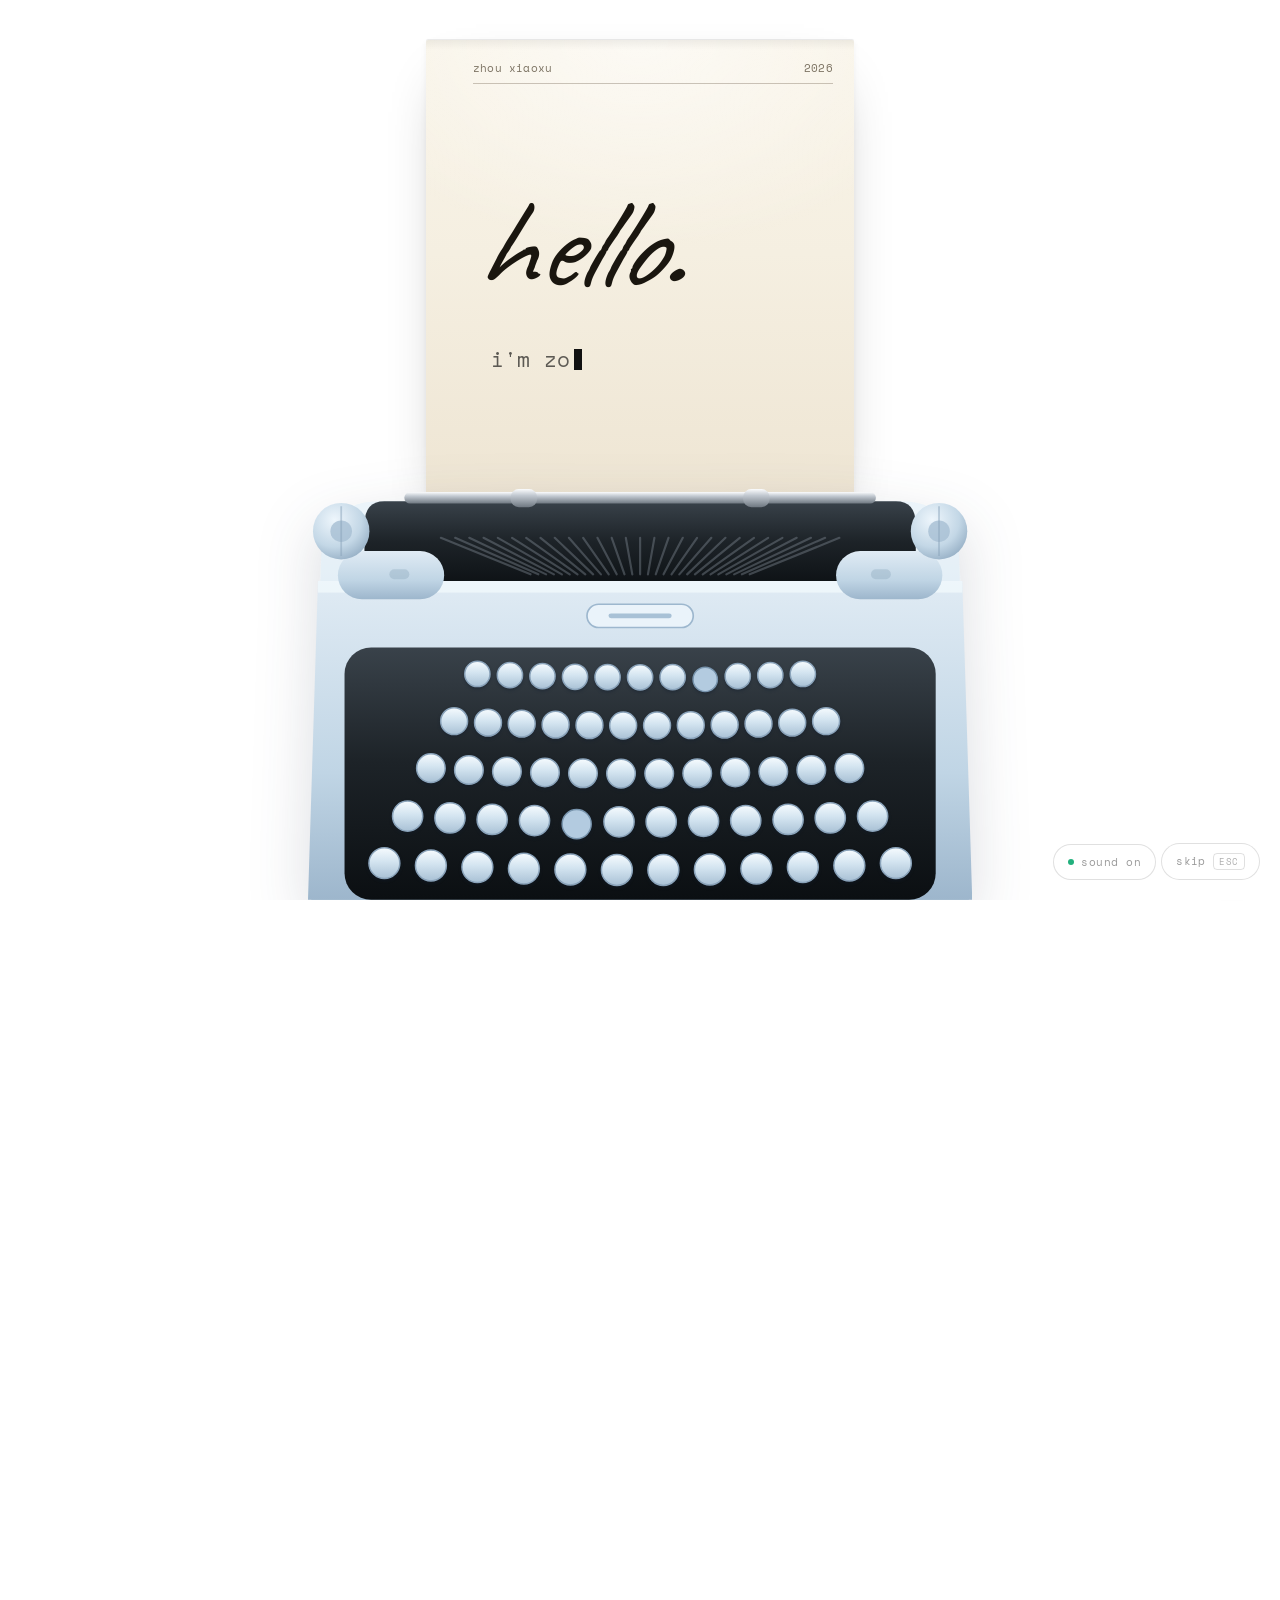
==== commit 103f132e: "右下角角标改成可眼动的 SVG - 7 个页面统一换成内联 SVG（badge-pose-*），默认看左 - 桌面端 hover 时瞳孔与眼眶轻微移动，移开复位；触屏仍不接收事件 - 首屏与角标共用 " ====
--- a/index.html
+++ b/index.html
@@ -20,7 +20,7 @@
 <link rel="preconnect" href="https://fonts.googleapis.com" />
 <link rel="preconnect" href="https://fonts.gstatic.com" crossorigin />
 <link href="https://fonts.googleapis.com/css2?family=Caveat:wght@400;700&family=Inter:wght@300;400;500;600&family=Space+Mono:ital,wght@0,400;0,700;1,400;1,700&display=swap" rel="stylesheet" />
-<link rel="stylesheet" href="/styles.css?v=10" />
+<link rel="stylesheet" href="/styles.css?v=11" />
 <link rel="stylesheet" href="/vinyl/vinyl.css?v=3" />
 <link rel="stylesheet" href="/vinyl/stage.css?v=14" />
 <link rel="stylesheet" href="/intro.css?v=20" />
@@ -465,7 +465,7 @@
 
 <script src="/vinyl/projects.js" defer></script>
 <script src="/vinyl/stage.js?v=10" defer></script>
-<script src="/main.js?v=7" defer></script>
+<script src="/main.js?v=9" defer></script>
 <script src="/intro.js?v=24" defer></script>
 
 <button class="to-top" type="button" data-to-top aria-label="回到顶部">
@@ -475,6 +475,30 @@
   <span>top</span>
 </button>
 
-<img class="avatar-badge" src="/assets/images/avatar-badge.png" alt="" aria-hidden="true" width="256" height="256" />
+<div class="avatar-badge" aria-hidden="true" data-face="badge">
+  <svg viewBox="26 18 1150 1150" focusable="false" aria-hidden="true">
+    <defs>
+      <path id="badge-pose-l0" d="M498 545L498 562L497 579L496 595L496 614L497 633L497 654L500 679L503 708L506 743L510 786L510 834L500 878L480 913L453 944L421 966L385 982L347 991L308 995L269 991L232 980L198 959L168 930L144 897L126 860L113 824L104 789L99 755L97 723L94 695L94 669L93 646L92 624L92 603L92 583L93 564L92 545L93 526L94 507L94 488L96 468L96 446L99 424L100 400L103 373L108 344L114 314L122 280L134 244L150 206L171 167L198 134L231 108L269 91L308 83L349 81L389 88L427 101L462 124L492 152L513 190L525 236L526 286L522 332L515 372L511 403L506 431L504 454L502 475L500 494L499 512L498 529Z" />
+      <path id="badge-pose-r0" d="M524 545L524 564L525 583L525 603L524 624L524 646L523 669L521 694L521 724L518 755L511 787L504 825L491 862L472 897L449 930L419 959L385 979L347 991L308 995L269 991L231 982L195 966L163 944L137 913L117 876L106 834L106 786L109 745L114 708L117 679L120 654L120 633L120 614L121 595L121 578L119 562L120 545L119 529L117 512L117 494L115 475L113 454L109 430L107 404L102 372L95 332L91 286L92 236L103 190L125 152L155 124L190 103L228 88L268 81L308 83L348 91L385 108L418 136L446 167L467 204L482 244L494 280L502 314L509 344L514 373L516 400L518 424L520 446L521 468L523 488L523 507L524 526Z" />
+      <path id="badge-pose-l1" d="M1078 545L1077 562L1077 579L1075 595L1076 614L1076 633L1078 655L1078 678L1082 708L1087 745L1090 786L1090 834L1080 878L1060 915L1033 944L1001 966L965 982L927 991L888 995L849 991L811 978L777 959L748 930L724 897L705 862L693 824L685 787L679 754L676 723L675 694L673 669L672 646L672 624L672 603L671 583L671 564L672 545L673 526L673 507L673 488L674 467L676 446L677 423L680 399L683 373L687 344L694 314L702 280L714 244L729 204L750 167L778 134L811 108L848 91L888 83L928 81L968 88L1006 103L1041 124L1071 152L1093 190L1105 236L1105 286L1101 332L1096 370L1091 403L1087 430L1084 454L1081 475L1079 494L1079 511L1077 529Z" />
+      <path id="badge-pose-r1" d="M1104 545L1103 564L1103 583L1104 603L1104 624L1104 646L1103 669L1102 695L1099 723L1097 754L1092 789L1083 824L1070 860L1052 897L1028 930L999 959L964 978L927 991L888 995L849 991L811 982L775 966L743 944L716 913L696 878L686 834L686 786L690 743L693 708L696 679L699 654L699 633L700 614L699 596L699 579L699 562L698 545L697 528L697 511L695 493L694 475L692 454L689 430L685 403L680 370L676 333L671 286L671 236L683 190L705 154L735 124L769 101L807 88L847 81L888 83L928 91L965 108L998 134L1025 167L1047 204L1062 244L1074 280L1082 314L1089 344L1093 373L1096 399L1099 423L1100 446L1102 467L1102 488L1103 507L1103 526Z" />
+      <clipPath id="badge-eye-0"><path data-clip="0" d="M468 545L468 559L467 574L467 587L468 604L470 620L471 639L475 662L480 689L485 722L491 763L493 809L485 852L467 886L443 916L413 937L380 952L344 961L308 965L272 961L237 950L206 930L178 902L157 870L141 834L130 799L123 766L120 734L120 704L119 678L120 654L120 633L120 614L121 595L122 578L123 561L122 545L123 529L124 512L123 496L124 478L123 459L125 439L125 417L126 392L129 365L133 337L139 305L149 270L163 233L181 195L206 163L236 138L272 121L308 113L346 111L384 118L419 130L452 152L479 179L498 216L508 261L507 309L501 353L492 391L486 420L480 446L477 467L474 485L471 502L469 517L468 532Z" /></clipPath>
+      <clipPath id="badge-eye-1"><path data-clip="1" d="M1048 545L1047 559L1047 574L1046 587L1048 604L1049 620L1052 640L1053 661L1059 689L1066 724L1071 763L1073 809L1065 852L1047 888L1023 916L993 937L960 952L924 961L888 965L852 961L816 948L785 930L758 902L737 870L720 836L710 799L704 764L700 733L699 704L700 677L699 654L699 633L700 614L701 595L701 578L701 561L702 545L703 529L703 512L702 496L702 477L703 459L703 438L705 416L706 392L708 365L713 337L719 305L729 270L742 231L760 195L786 163L816 138L851 121L888 113L925 111L963 118L998 132L1031 152L1058 179L1078 216L1088 261L1086 309L1080 353L1073 389L1066 420L1061 445L1057 467L1053 485L1050 502L1049 516L1047 532Z" /></clipPath>
+    </defs>
+      <g class="face__eye" data-eye="0" data-cx="308" data-cy="545">
+        <g clip-path="url(#badge-eye-0)">
+          <rect class="face__pupil" data-pupil="0" x="107" y="293" width="208" height="512" rx="86" />
+        </g>
+        <path class="face__ring" data-ring="0" d="M498 545L498 562L497 579L496 595L496 614L497 633L497 654L500 679L503 708L506 743L510 786L510 834L500 878L480 913L453 944L421 966L385 982L347 991L308 995L269 991L232 980L198 959L168 930L144 897L126 860L113 824L104 789L99 755L97 723L94 695L94 669L93 646L92 624L92 603L92 583L93 564L92 545L93 526L94 507L94 488L96 468L96 446L99 424L100 400L103 373L108 344L114 314L122 280L134 244L150 206L171 167L198 134L231 108L269 91L308 83L349 81L389 88L427 101L462 124L492 152L513 190L525 236L526 286L522 332L515 372L511 403L506 431L504 454L502 475L500 494L499 512L498 529ZM468 532L469 517L471 502L474 485L477 467L480 446L486 420L492 391L501 353L507 309L508 261L498 216L479 179L452 152L419 130L384 118L346 111L308 113L272 121L236 138L206 163L181 195L163 233L149 270L139 305L133 337L129 365L126 392L125 417L125 439L123 459L124 478L123 496L124 512L123 529L122 545L123 561L122 578L121 595L120 614L120 633L120 654L119 678L120 704L120 734L123 766L130 799L141 834L157 870L178 902L206 930L237 950L272 961L308 965L344 961L380 952L413 937L443 916L467 886L485 852L493 809L491 763L485 722L480 689L475 662L471 639L470 620L468 604L467 587L467 574L468 559L468 545Z" />
+      </g>
+      <g class="face__eye" data-eye="1" data-cx="888" data-cy="545">
+        <g clip-path="url(#badge-eye-1)">
+          <rect class="face__pupil" data-pupil="1" x="687" y="293" width="208" height="512" rx="86" />
+        </g>
+        <path class="face__ring" data-ring="1" d="M1078 545L1077 562L1077 579L1075 595L1076 614L1076 633L1078 655L1078 678L1082 708L1087 745L1090 786L1090 834L1080 878L1060 915L1033 944L1001 966L965 982L927 991L888 995L849 991L811 978L777 959L748 930L724 897L705 862L693 824L685 787L679 754L676 723L675 694L673 669L672 646L672 624L672 603L671 583L671 564L672 545L673 526L673 507L673 488L674 467L676 446L677 423L680 399L683 373L687 344L694 314L702 280L714 244L729 204L750 167L778 134L811 108L848 91L888 83L928 81L968 88L1006 103L1041 124L1071 152L1093 190L1105 236L1105 286L1101 332L1096 370L1091 403L1087 430L1084 454L1081 475L1079 494L1079 511L1077 529ZM1047 532L1049 516L1050 502L1053 485L1057 467L1061 445L1066 420L1073 389L1080 353L1086 309L1088 261L1078 216L1058 179L1031 152L998 132L963 118L925 111L888 113L851 121L816 138L786 163L760 195L742 231L729 270L719 305L713 337L708 365L706 392L705 416L703 438L703 459L702 477L702 496L703 512L703 529L702 545L701 561L701 578L701 595L700 614L699 633L699 654L700 677L699 704L700 733L704 764L710 799L720 836L737 870L758 902L785 930L816 948L852 961L888 965L924 961L960 952L993 937L1023 916L1047 888L1065 852L1073 809L1071 763L1066 724L1059 689L1053 661L1052 640L1049 620L1048 604L1046 587L1047 574L1047 559L1048 545Z" />
+      </g>
+      <circle class="face__dot" cx="596" cy="1060" r="58" />
+  </svg>
+</div>
 </body>
 </html>
--- a/styles.css
+++ b/styles.css
@@ -774,9 +774,7 @@
   letter-spacing: 0.4em;
   color: var(--gray-300);
 }
-/* 横排要能装下三行字：最后一句 54 个字符，768–960 之间放不下会挤成两行，
-   所以横排的断点提到 960，中间宽度继续用竖排 */
-@media (min-width: 960px) {
+@media (min-width: 768px) {
   .colophon {
     flex-direction: row;
     justify-content: space-between;
@@ -865,7 +863,7 @@
 
 /* ---------- 右下角头像角标 ------------------------------------------- */
 
-/* 固定在视口右下角，所有页面都有。纯装饰：不接收点击，也不进无障碍树 */
+/* 固定在视口右下角，所有页面都有。装饰性元素：触屏上不挡点击，桌面端接 hover 眼动 */
 .avatar-badge {
   position: fixed;
   right: 20px;
@@ -878,8 +876,6 @@
   box-shadow:
     0 8px 20px -8px rgba(0, 0, 0, 0.28),
     0 0 0 1px rgba(0, 0, 0, 0.05);
-  /* 装饰性角标现在要接 hover：只在有指针的设备上接收事件，
-     触屏上仍然不挡点击 */
   pointer-events: none;
   user-select: none;
 }
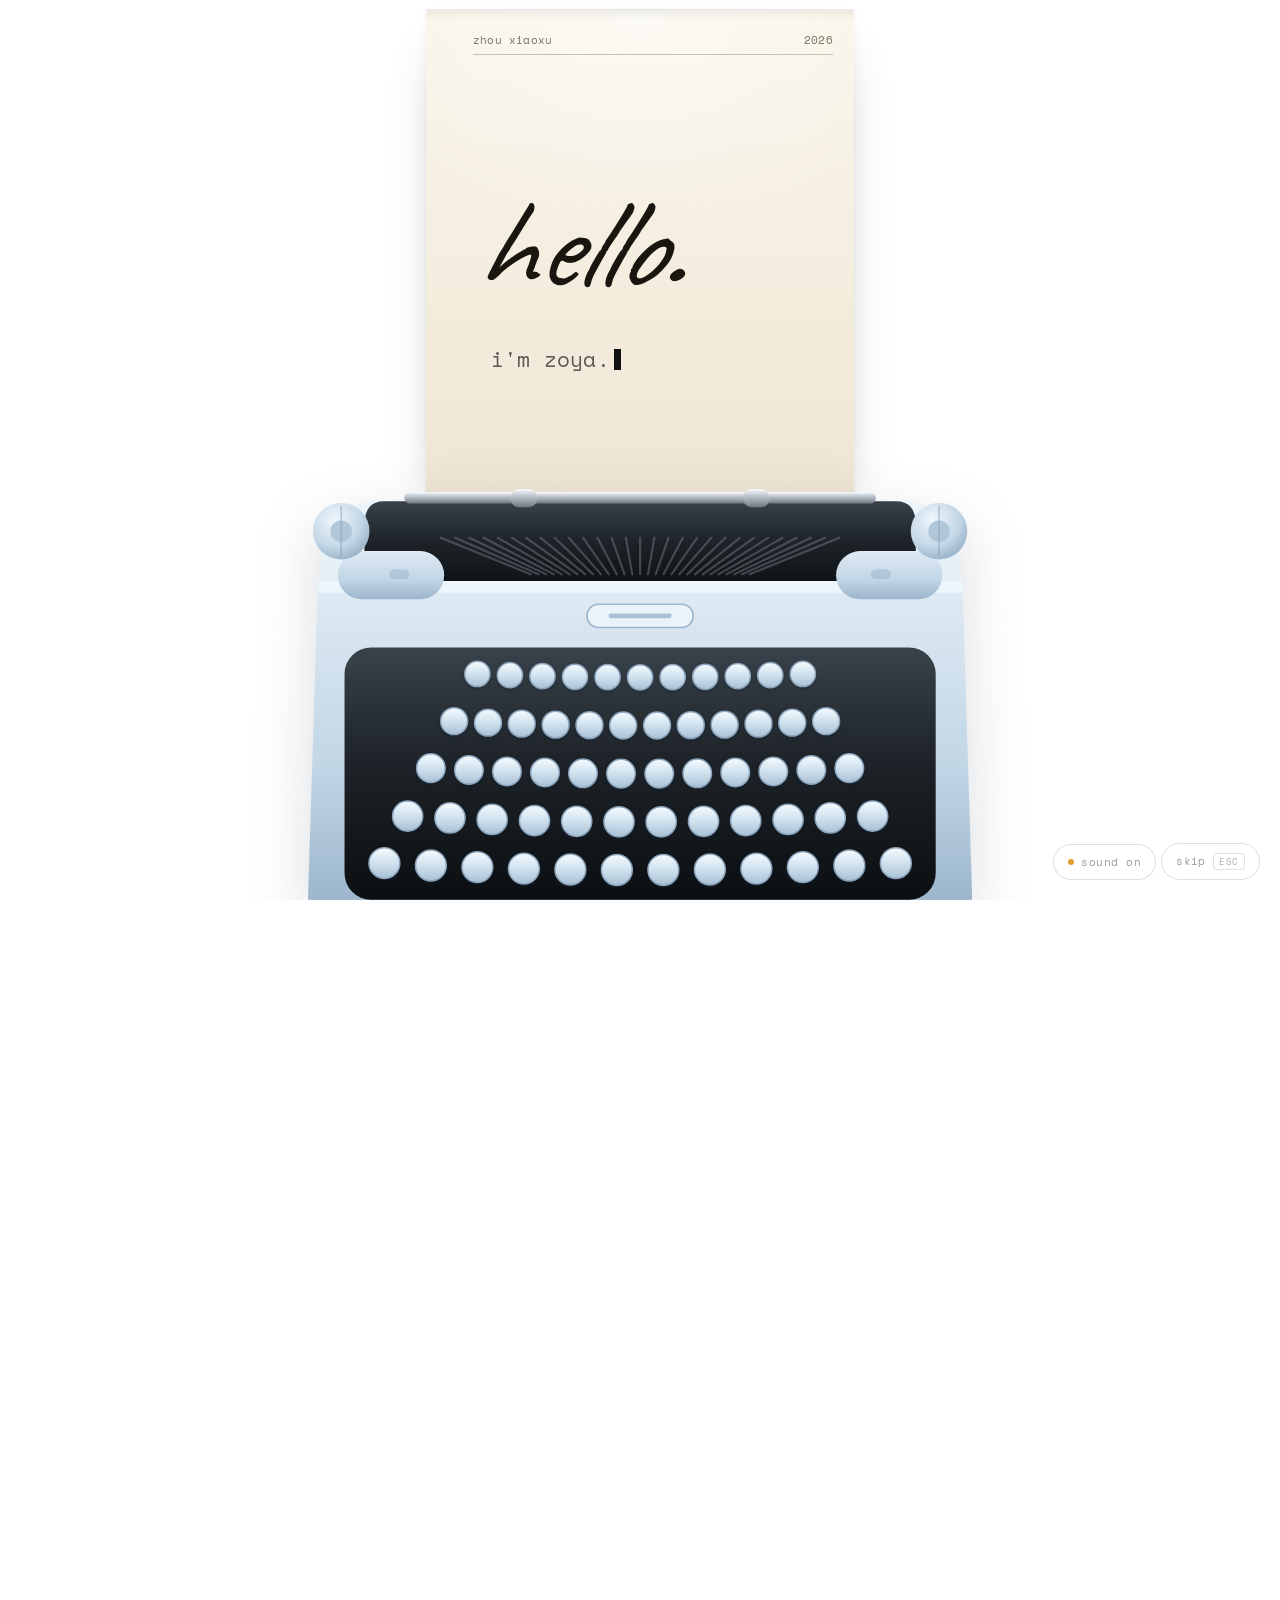
==== commit 8d074944: "角标复用首屏的完整眼动 - 角标改用首屏同一套行程：瞳孔看左 ↔ 看右，眼眶同步形变 - 补 95 的坐标基准，静息姿态与原图一致（不再被裁窄） - 仍为 hover 才动、默认看左、移开复位 - m" ====
--- a/index.html
+++ b/index.html
@@ -465,7 +465,7 @@
 
 <script src="/vinyl/projects.js" defer></script>
 <script src="/vinyl/stage.js?v=10" defer></script>
-<script src="/main.js?v=9" defer></script>
+<script src="/main.js?v=12" defer></script>
 <script src="/intro.js?v=24" defer></script>
 
 <button class="to-top" type="button" data-to-top aria-label="回到顶部">
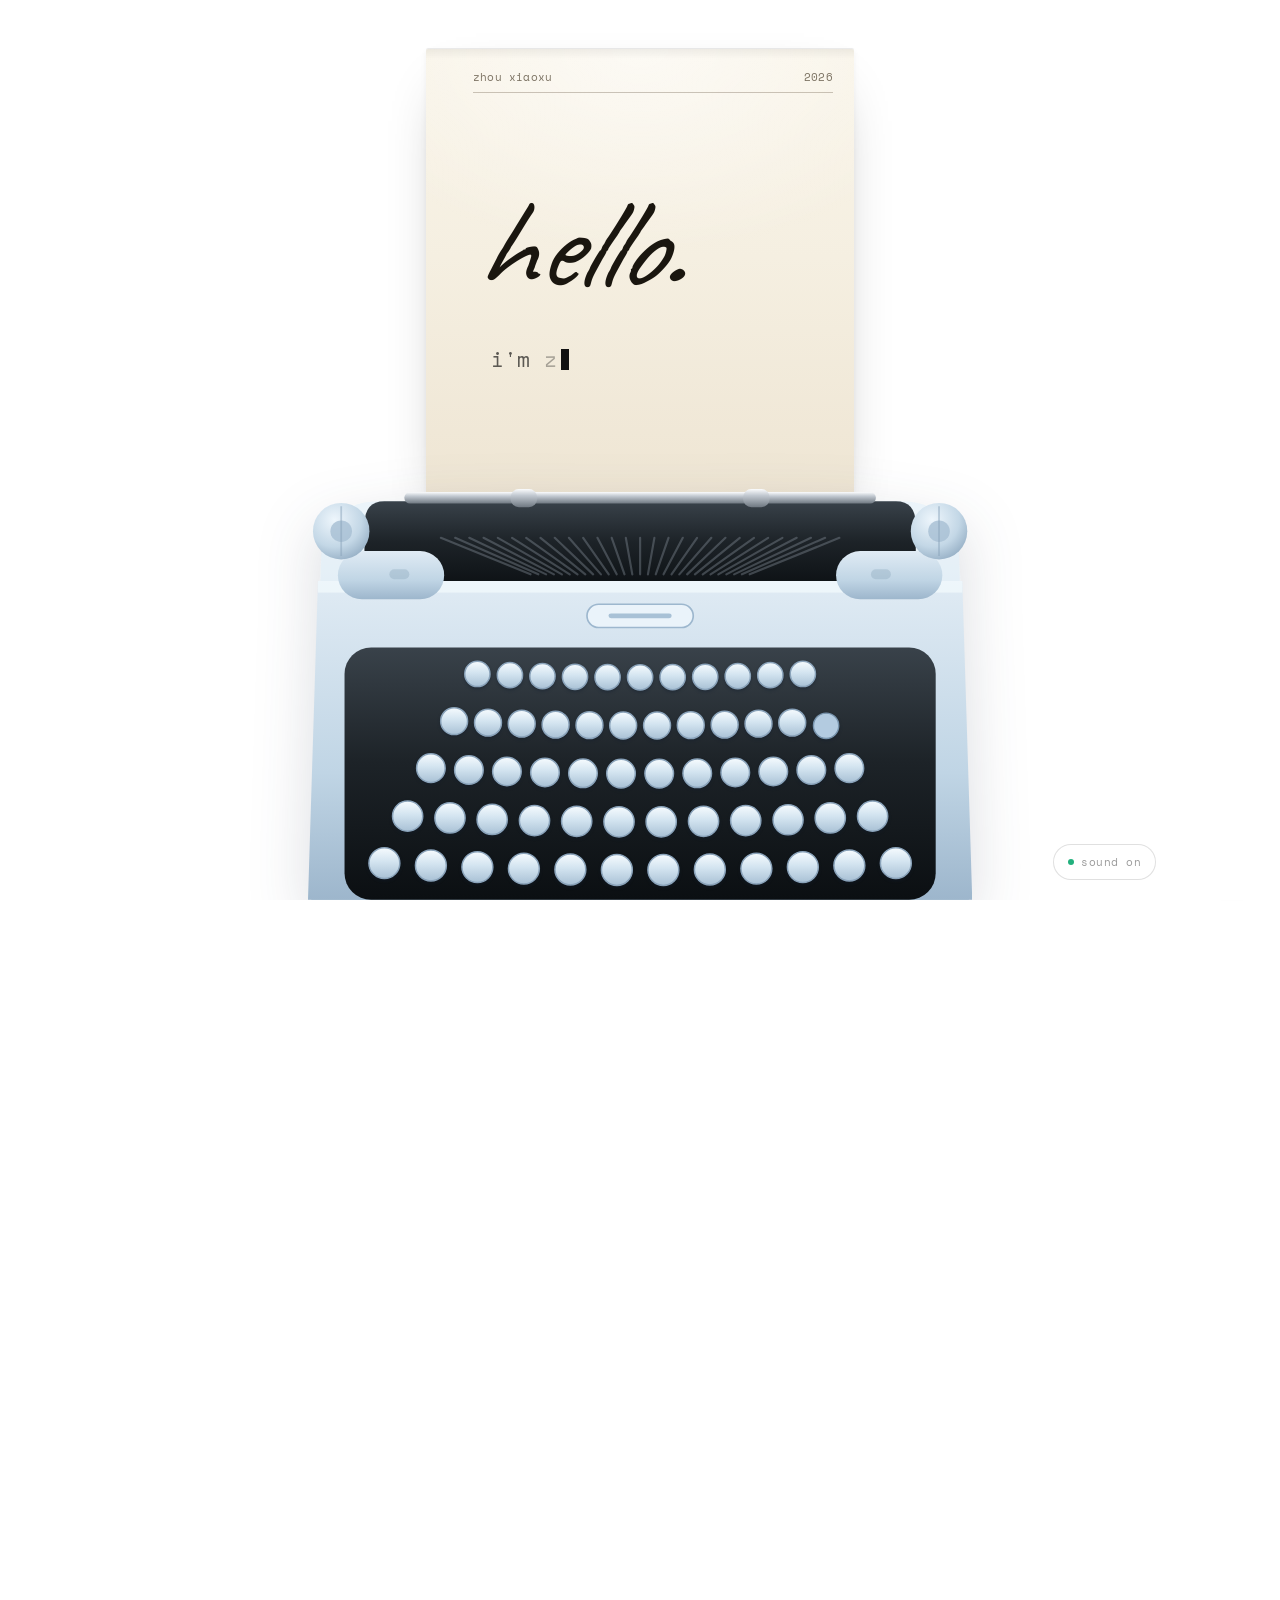
==== commit 3cbcc2cc: "角标眼动改成全页跟随 - 去掉角标内的 hover 判定，按视口归一化跟随指针 - 屏幕左半边看左、右半边看右，与首屏同一套完整行程 - 指针移出页面回到看左；main.js 升到 v13" ====
--- a/index.html
+++ b/index.html
@@ -465,7 +465,7 @@
 
 <script src="/vinyl/projects.js" defer></script>
 <script src="/vinyl/stage.js?v=10" defer></script>
-<script src="/main.js?v=12" defer></script>
+<script src="/main.js?v=13" defer></script>
 <script src="/intro.js?v=24" defer></script>
 
 <button class="to-top" type="button" data-to-top aria-label="回到顶部">
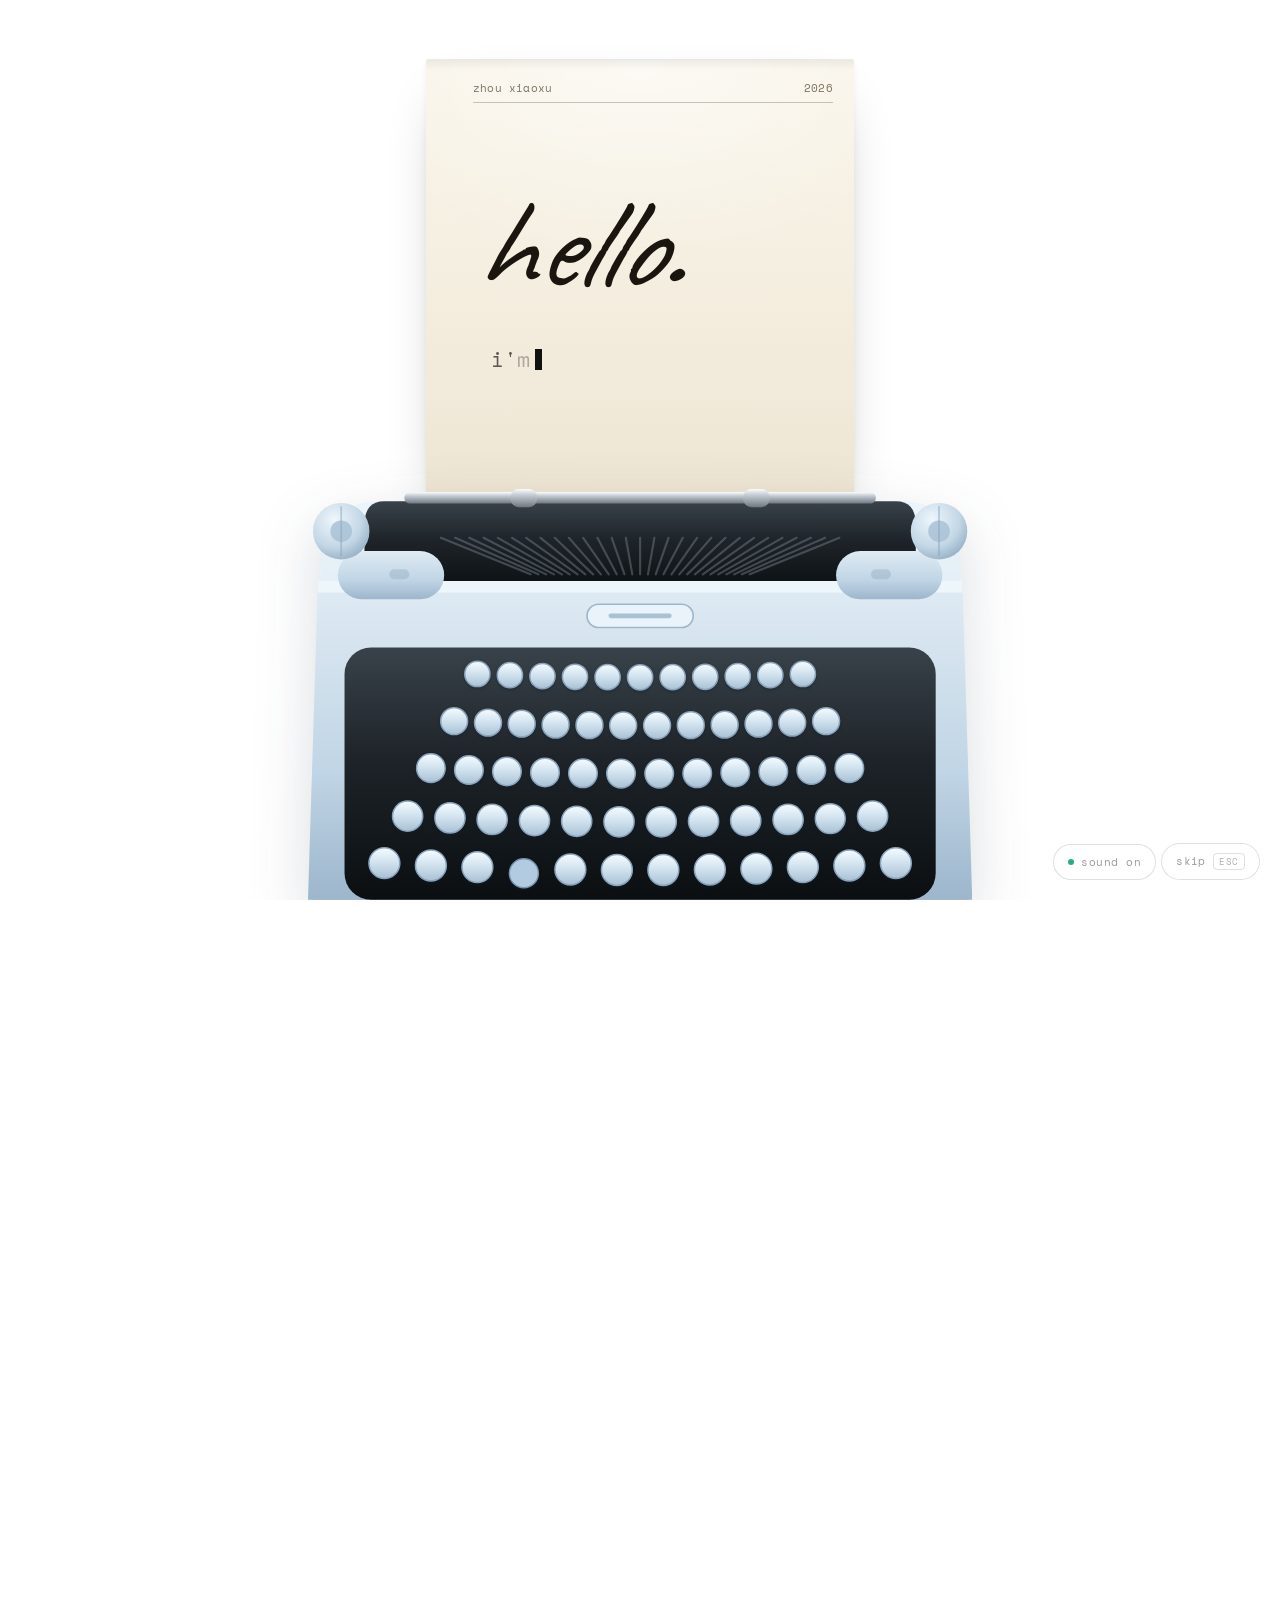
==== commit 3decd547: "顶部加滚动进度条 - 7 个页面最上沿加 2px 进度线，按已滚距离 / 可滚距离伸缩 - 固定定位 z-index 60，压在假浏览器窗口条上方；不接事件 - 直接写 scaleX，不走过渡/rAF" ====
--- a/index.html
+++ b/index.html
@@ -20,7 +20,7 @@
 <link rel="preconnect" href="https://fonts.googleapis.com" />
 <link rel="preconnect" href="https://fonts.gstatic.com" crossorigin />
 <link href="https://fonts.googleapis.com/css2?family=Caveat:wght@400;700&family=Inter:wght@300;400;500;600&family=Space+Mono:ital,wght@0,400;0,700;1,400;1,700&display=swap" rel="stylesheet" />
-<link rel="stylesheet" href="/styles.css?v=11" />
+<link rel="stylesheet" href="/styles.css?v=13" />
 <link rel="stylesheet" href="/vinyl/vinyl.css?v=3" />
 <link rel="stylesheet" href="/vinyl/stage.css?v=14" />
 <link rel="stylesheet" href="/intro.css?v=20" />
@@ -56,6 +56,8 @@
 <a class="skip" href="#projects">跳到作品</a>
 
 <!-- ===================== 顶部：浏览器窗口外框 ===================== -->
+<div class="progress" aria-hidden="true"><span class="progress__bar" data-progress></span></div>
+
 <div class="chrome">
   <div class="chrome__lights" aria-hidden="true">
     <span></span><span></span><span></span>
@@ -465,7 +467,7 @@
 
 <script src="/vinyl/projects.js" defer></script>
 <script src="/vinyl/stage.js?v=10" defer></script>
-<script src="/main.js?v=13" defer></script>
+<script src="/main.js?v=14" defer></script>
 <script src="/intro.js?v=24" defer></script>
 
 <button class="to-top" type="button" data-to-top aria-label="回到顶部">
--- a/styles.css
+++ b/styles.css
@@ -86,6 +86,29 @@
   font-size: 0.75rem;
 }
 .skip:focus { left: 1rem; top: 4rem; }
+
+/* ---------- 顶部进度条 ----------------------------------------------- */
+
+/* 贴在整个视口最上沿，压在假浏览器窗口条上面；纯装饰，不接事件 */
+.progress {
+  position: fixed;
+  top: 0;
+  left: 0;
+  right: 0;
+  height: 2px;
+  z-index: 60;
+  pointer-events: none;
+}
+
+.progress__bar {
+  display: block;
+  width: 100%;
+  height: 100%;
+  background: var(--black);
+  transform: scaleX(0);
+  transform-origin: left center;
+  will-change: transform;
+}
 
 /* ---------- 顶部：浏览器窗口外框 -------------------------------------- */
 
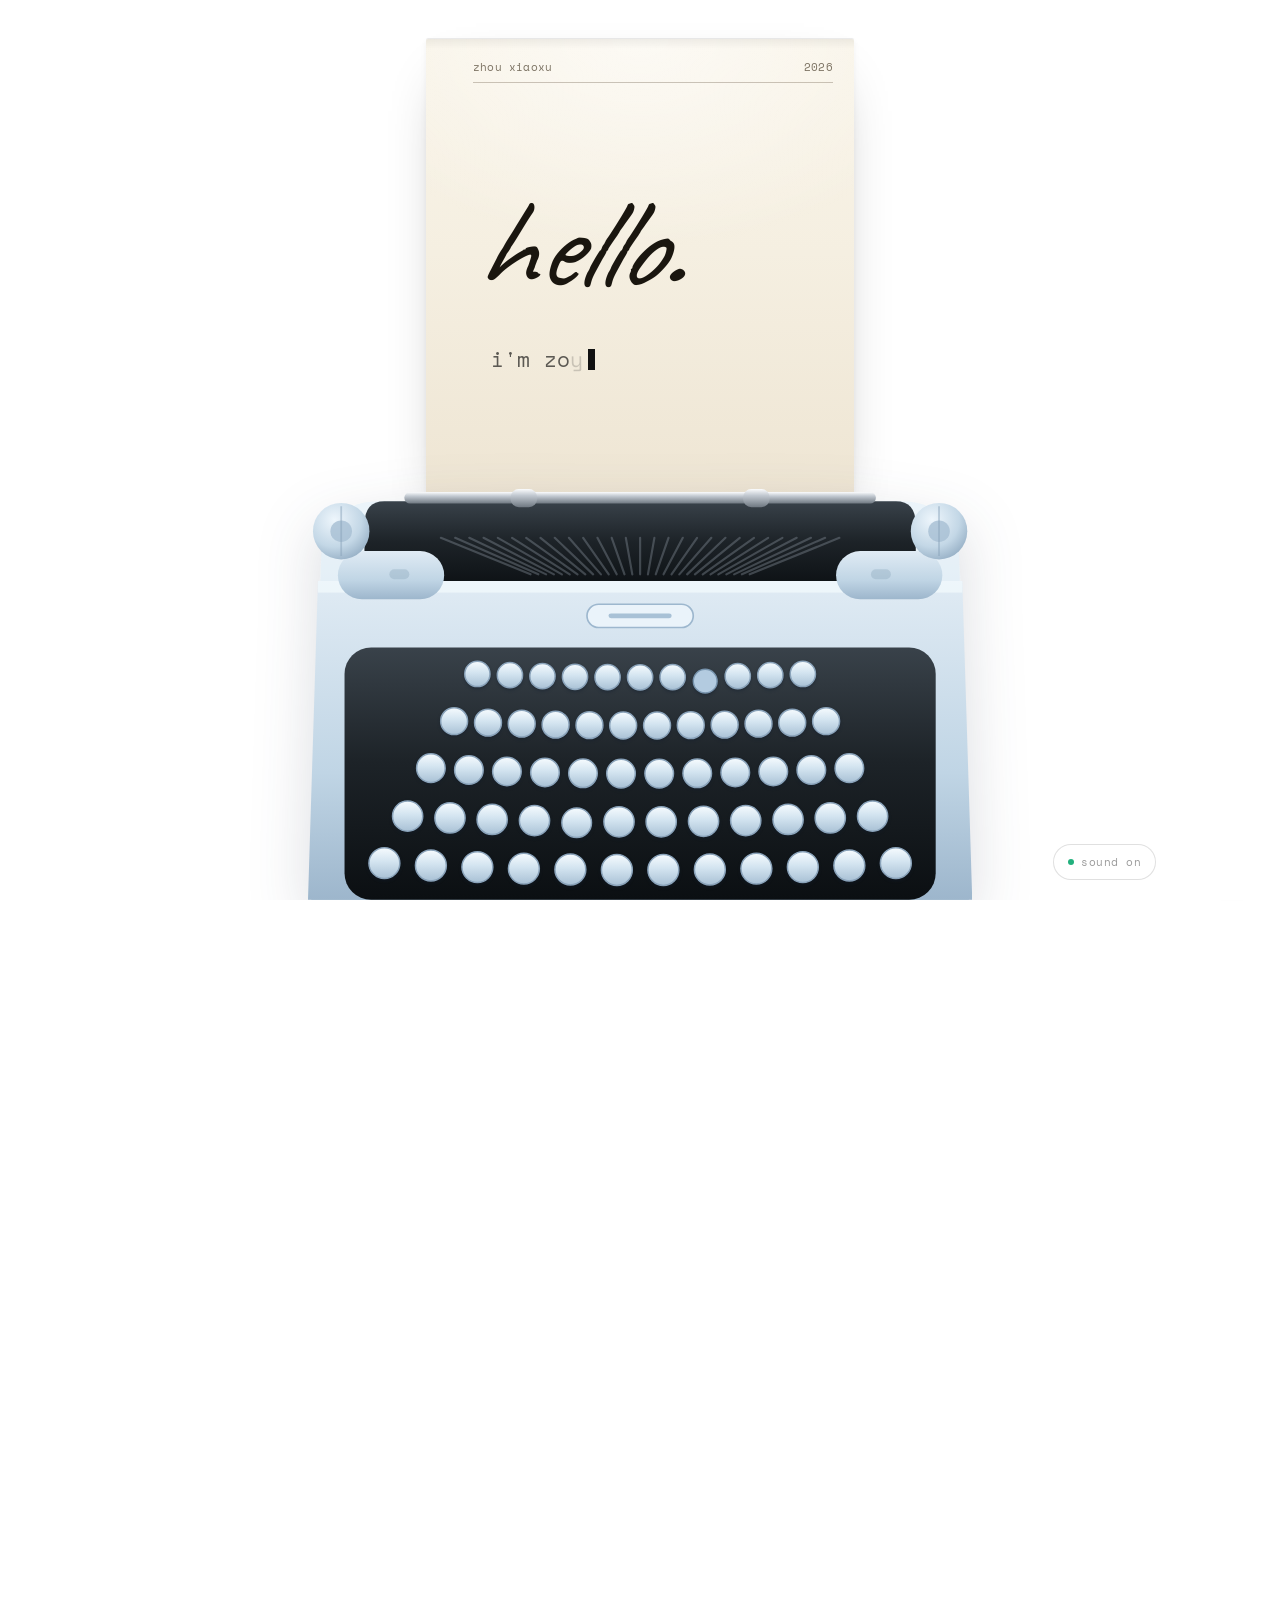
==== commit da2e6979: "进度条挪到地址栏下沿 - .progress 的 top 从 0 改为 var(--chrome-h)，贴在假浏览器窗口条下方 - styles.css 升到 v14" ====
--- a/index.html
+++ b/index.html
@@ -20,7 +20,7 @@
 <link rel="preconnect" href="https://fonts.googleapis.com" />
 <link rel="preconnect" href="https://fonts.gstatic.com" crossorigin />
 <link href="https://fonts.googleapis.com/css2?family=Caveat:wght@400;700&family=Inter:wght@300;400;500;600&family=Space+Mono:ital,wght@0,400;0,700;1,400;1,700&display=swap" rel="stylesheet" />
-<link rel="stylesheet" href="/styles.css?v=13" />
+<link rel="stylesheet" href="/styles.css?v=14" />
 <link rel="stylesheet" href="/vinyl/vinyl.css?v=3" />
 <link rel="stylesheet" href="/vinyl/stage.css?v=14" />
 <link rel="stylesheet" href="/intro.css?v=20" />
--- a/styles.css
+++ b/styles.css
@@ -89,10 +89,10 @@
 
 /* ---------- 顶部进度条 ----------------------------------------------- */
 
-/* 贴在整个视口最上沿，压在假浏览器窗口条上面；纯装饰，不接事件 */
+/* 贴在假浏览器窗口条的下沿；纯装饰，不接事件 */
 .progress {
   position: fixed;
-  top: 0;
+  top: var(--chrome-h);
   left: 0;
   right: 0;
   height: 2px;
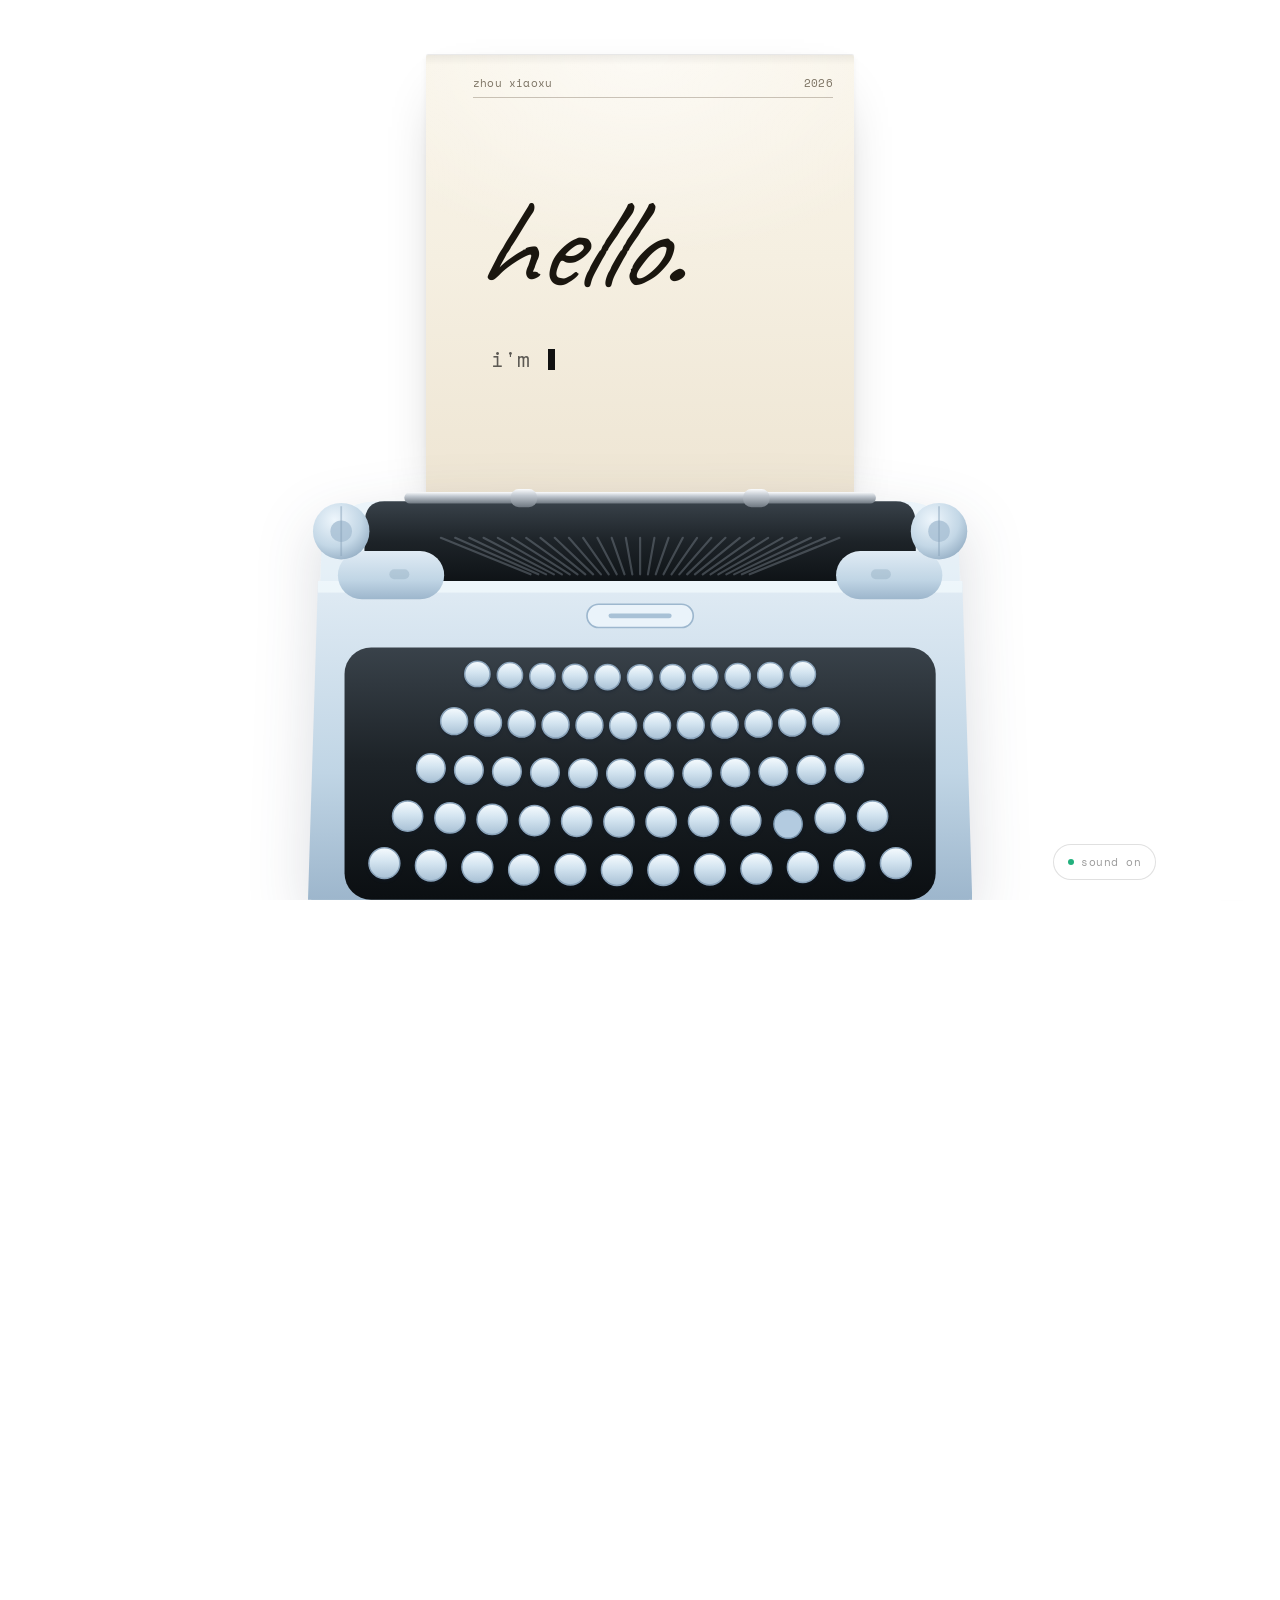
==== commit 85d3bfb6: "角标可点击回首页 - 角标由 div 改为 <a href="/">，带 aria-label="回到首页"；触屏上也可点 - 详情页正常跳转；已经在首页时复用 top 按钮的回到顶部补间 - 保留原" ====
--- a/index.html
+++ b/index.html
@@ -20,7 +20,7 @@
 <link rel="preconnect" href="https://fonts.googleapis.com" />
 <link rel="preconnect" href="https://fonts.gstatic.com" crossorigin />
 <link href="https://fonts.googleapis.com/css2?family=Caveat:wght@400;700&family=Inter:wght@300;400;500;600&family=Space+Mono:ital,wght@0,400;0,700;1,400;1,700&display=swap" rel="stylesheet" />
-<link rel="stylesheet" href="/styles.css?v=14" />
+<link rel="stylesheet" href="/styles.css?v=15" />
 <link rel="stylesheet" href="/vinyl/vinyl.css?v=3" />
 <link rel="stylesheet" href="/vinyl/stage.css?v=14" />
 <link rel="stylesheet" href="/intro.css?v=20" />
@@ -467,7 +467,7 @@
 
 <script src="/vinyl/projects.js" defer></script>
 <script src="/vinyl/stage.js?v=10" defer></script>
-<script src="/main.js?v=14" defer></script>
+<script src="/main.js?v=15" defer></script>
 <script src="/intro.js?v=24" defer></script>
 
 <button class="to-top" type="button" data-to-top aria-label="回到顶部">
@@ -477,7 +477,7 @@
   <span>top</span>
 </button>
 
-<div class="avatar-badge" aria-hidden="true" data-face="badge">
+<a class="avatar-badge" href="/" aria-label="回到首页" data-face="badge" data-home>
   <svg viewBox="26 18 1150 1150" focusable="false" aria-hidden="true">
     <defs>
       <path id="badge-pose-l0" d="M498 545L498 562L497 579L496 595L496 614L497 633L497 654L500 679L503 708L506 743L510 786L510 834L500 878L480 913L453 944L421 966L385 982L347 991L308 995L269 991L232 980L198 959L168 930L144 897L126 860L113 824L104 789L99 755L97 723L94 695L94 669L93 646L92 624L92 603L92 583L93 564L92 545L93 526L94 507L94 488L96 468L96 446L99 424L100 400L103 373L108 344L114 314L122 280L134 244L150 206L171 167L198 134L231 108L269 91L308 83L349 81L389 88L427 101L462 124L492 152L513 190L525 236L526 286L522 332L515 372L511 403L506 431L504 454L502 475L500 494L499 512L498 529Z" />
@@ -501,6 +501,6 @@
       </g>
       <circle class="face__dot" cx="596" cy="1060" r="58" />
   </svg>
-</div>
+</a>
 </body>
 </html>
--- a/styles.css
+++ b/styles.css
@@ -886,12 +886,13 @@
 
 /* ---------- 右下角头像角标 ------------------------------------------- */
 
-/* 固定在视口右下角，所有页面都有。装饰性元素：触屏上不挡点击，桌面端接 hover 眼动 */
+/* 固定在视口右下角，所有页面都有。点击回首页（已经在首页则回到顶部） */
 .avatar-badge {
   position: fixed;
   right: 20px;
   bottom: 20px;
   z-index: 40;
+  display: block;
   width: 56px;
   height: 56px;
   border-radius: 12px;
@@ -899,12 +900,10 @@
   box-shadow:
     0 8px 20px -8px rgba(0, 0, 0, 0.28),
     0 0 0 1px rgba(0, 0, 0, 0.05);
-  pointer-events: none;
+  cursor: pointer;
+  pointer-events: auto;
   user-select: none;
-}
-
-@media (hover: hover) and (pointer: fine) {
-  .avatar-badge { pointer-events: auto; }
+  -webkit-tap-highlight-color: transparent;
 }
 
 .avatar-badge svg {
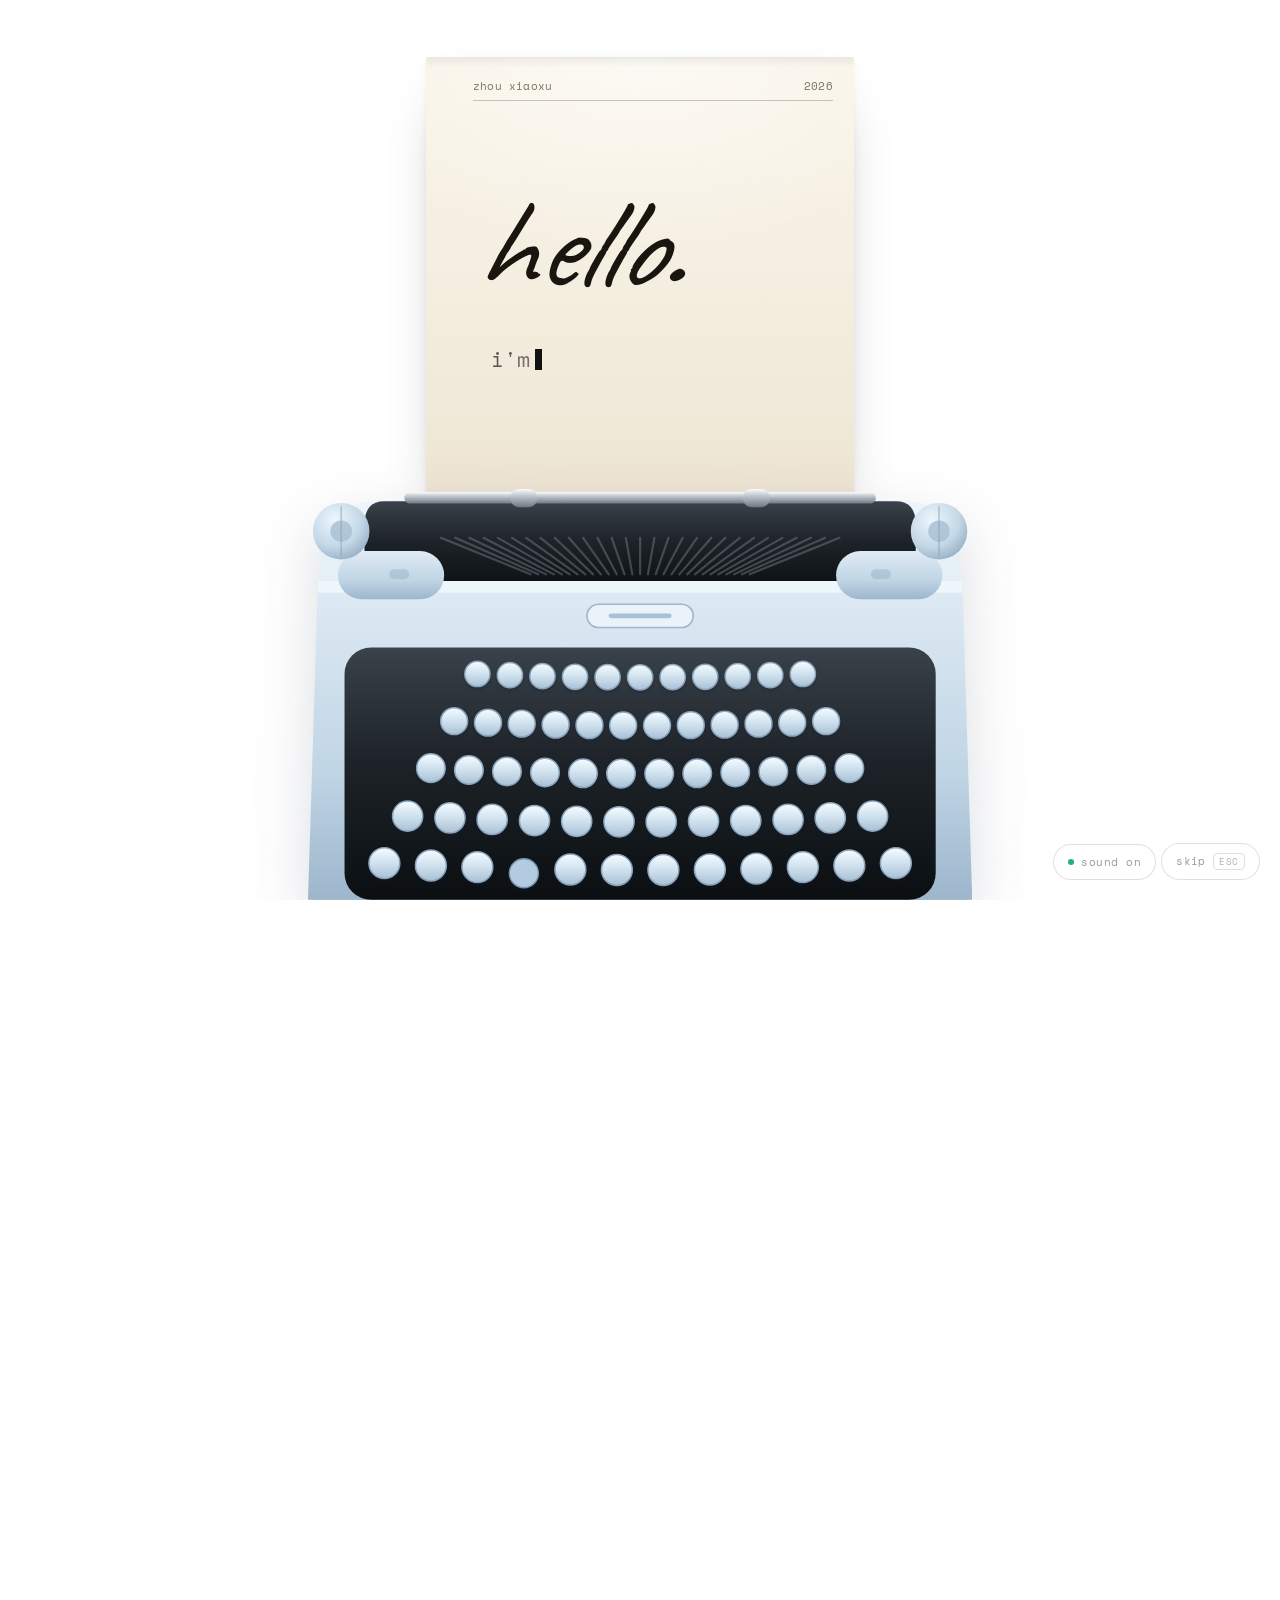
==== commit 7aff41e0: "iPad 竖屏：放大首屏头像，桌面尺寸不变 - 新增 768–1024px 竖屏媒体查询：头像 44vw → min(76vw, 640px) - iPad Air 3 834×1112：367px " ====
--- a/index.html
+++ b/index.html
@@ -20,7 +20,7 @@
 <link rel="preconnect" href="https://fonts.googleapis.com" />
 <link rel="preconnect" href="https://fonts.gstatic.com" crossorigin />
 <link href="https://fonts.googleapis.com/css2?family=Caveat:wght@400;700&family=Inter:wght@300;400;500;600&family=Space+Mono:ital,wght@0,400;0,700;1,400;1,700&display=swap" rel="stylesheet" />
-<link rel="stylesheet" href="/styles.css?v=15" />
+<link rel="stylesheet" href="/styles.css?v=16" />
 <link rel="stylesheet" href="/vinyl/vinyl.css?v=3" />
 <link rel="stylesheet" href="/vinyl/stage.css?v=14" />
 <link rel="stylesheet" href="/intro.css?v=20" />
--- a/styles.css
+++ b/styles.css
@@ -233,6 +233,13 @@
   height: auto;
   -webkit-user-drag: none;
   user-select: none;
+}
+
+/* 竖屏平板（iPad Air 3 是 834×1112）：按宽度放宽头像，
+   避免 44vw 在竖屏上只占三分之一屏高、中间空一大片。
+   桌面（≥1025px）、横屏 iPad、手机都不命中，原样不变。 */
+@media (min-width: 768px) and (max-width: 1024px) and (orientation: portrait) {
+  .hero__face { width: min(76vw, 640px); }
 }
 
 .face__ring { fill: #000; fill-rule: nonzero; }
